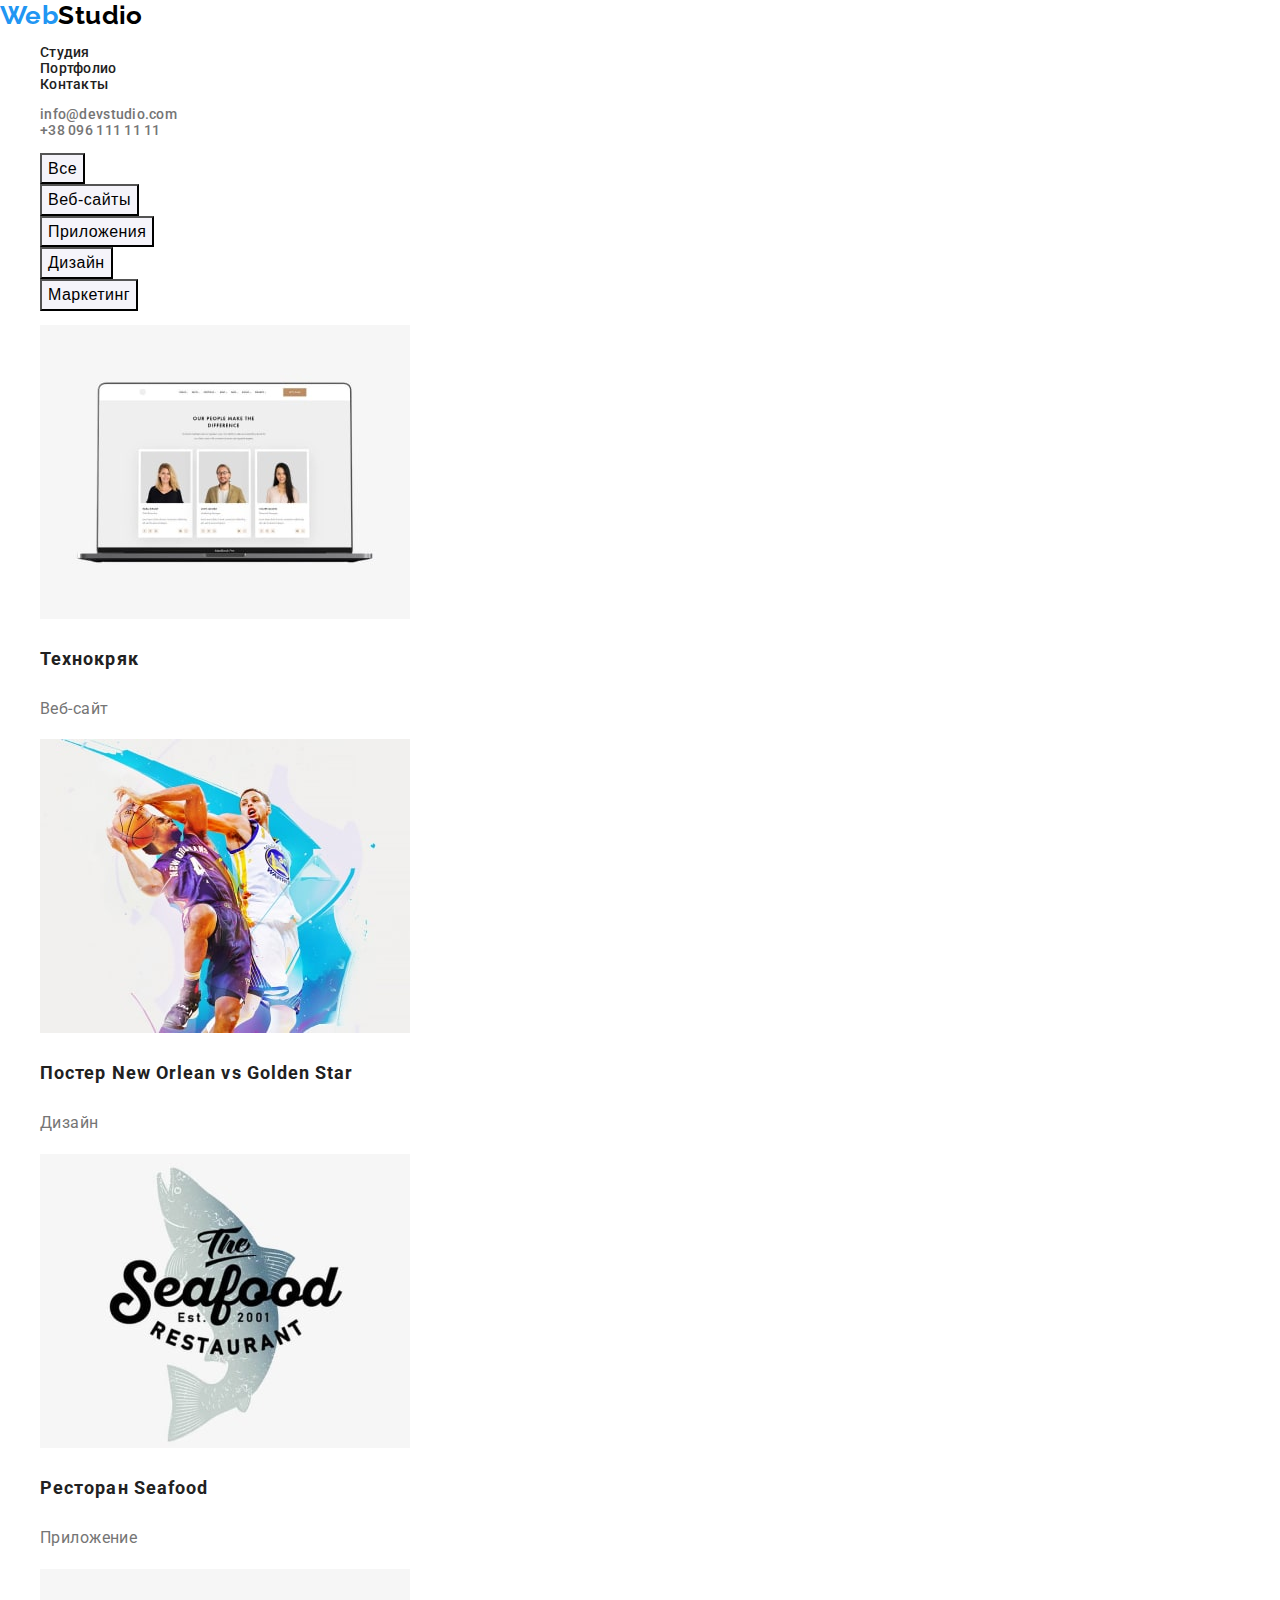
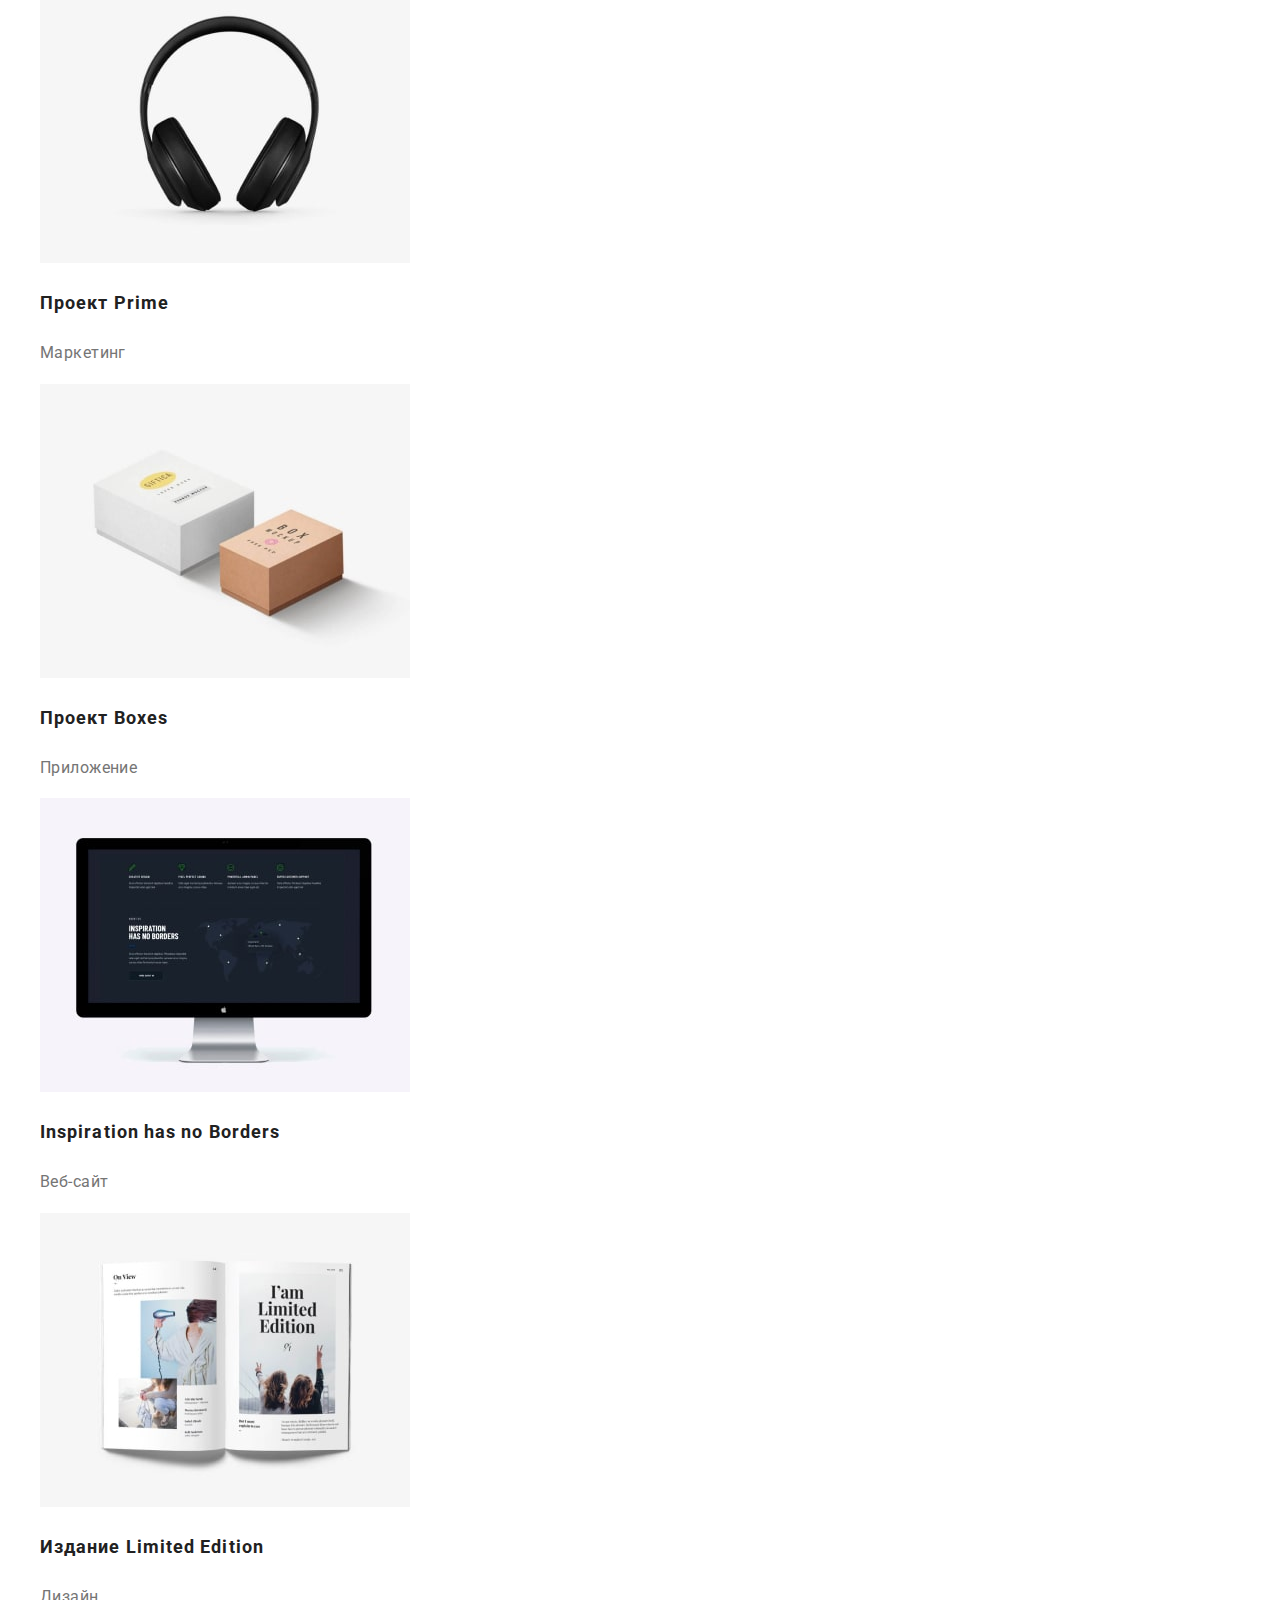
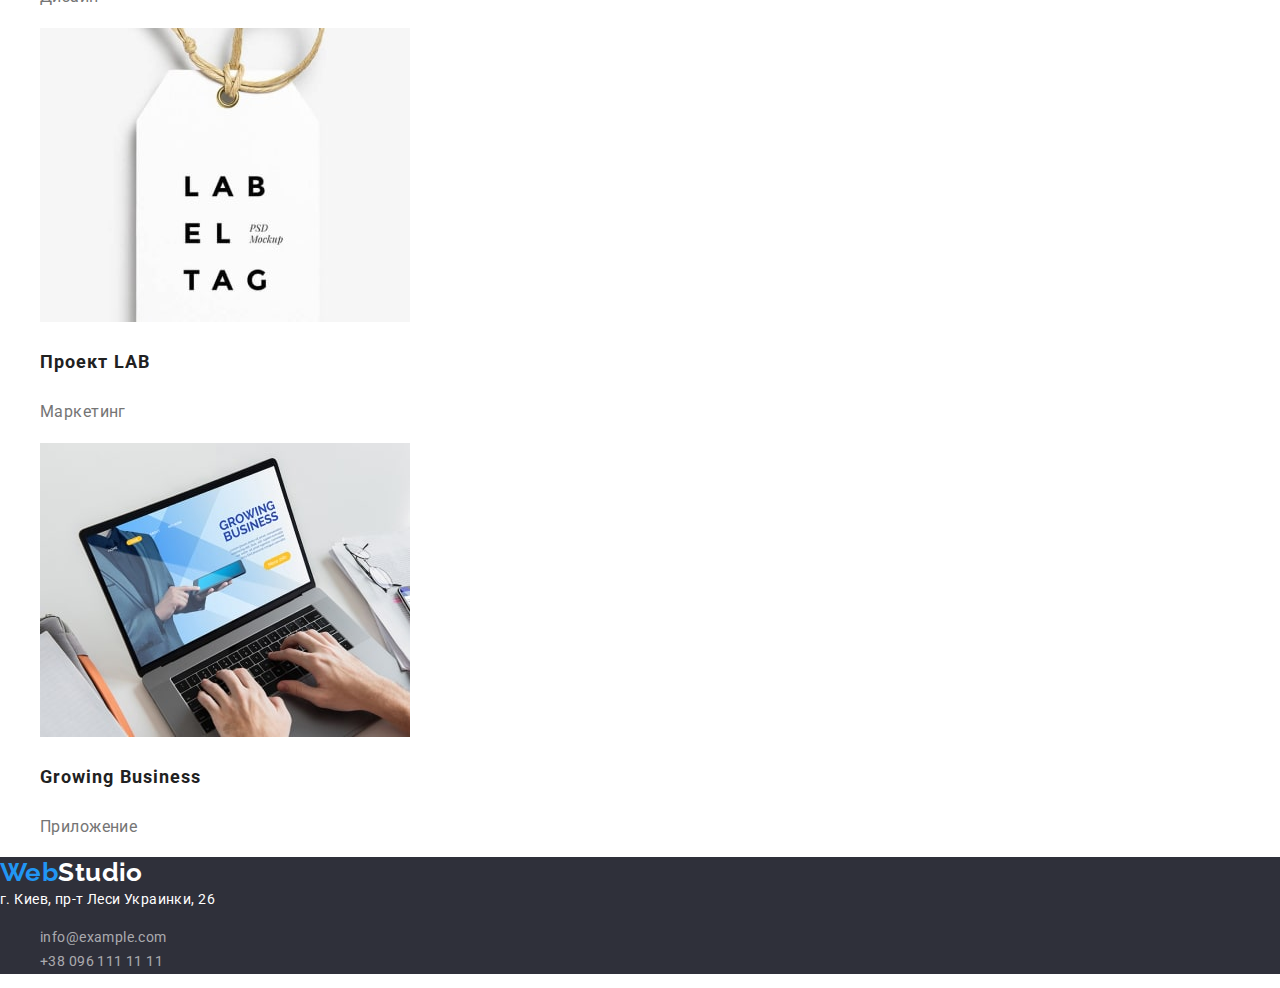
==== portfolio.html @ 800b2af0 "home-work3" ====
<!DOCTYPE html>
<html lang="ru">
  <head>
    <meta charset="UTF-8" />
    <meta http-equiv="X-UA-Compatible" content="IE=edge" />
    <meta name="viewport" content="width=device-width, initial-scale=1.0" />
    <link rel="preconnect" href="https://fonts.googleapis.com" />
    <link rel="preconnect" href="https://fonts.gstatic.com" crossorigin />
    <link
      href="https://fonts.googleapis.com/css2?family=Raleway:wght@700&family=Roboto:wght@400;500;700;900&display=swap"
      rel="stylesheet"
    />
    <title>Portfolio</title>
    <link rel="stylesheet" href="./css/styles.css" />
  </head>
  <body>
    <header class="header">
      <nav class="header-nav">
        <a class="logo" href="./index.html"
          ><span class="logo-dec">Web</span>Studio</a
        >
        <ul class="site-nav">
          <li class="nav-studio">
            <a href="./index.html" class="link">Студия</a>
          </li>
          <li class="nav-porfolio">
            <a href="./portfolio.html" class="link">Портфолио</a>
          </li>
          <li class="nav-contact"><a href="" class="link">Контакты</a></li>
        </ul>
      </nav>
      <ul class="header-contact">
        <li class="header-mail">
          <a href="mailto:info@devstudio.com" class="link"
            >info@devstudio.com</a
          >
        </li>
        <li class="header-tel">
          <a href="tel:+380961111111" class="link">+38 096 111 11 11</a>
        </li>
      </ul>
    </header>
    <main>
      <section class="Filter">
        <h1 hidden>Портфолио</h1>
        <ul>
          <li><button class="filter-button" type="button"> Все</button></li>
          <li>
            <button class="filter-button" type="button"> Веб-сайты</button>
          </li>
          <li>
            <button class="filter-button" type="button">Приложения</button> 
          </li>
          <li><button class="filter-button" type="button">Дизайн</button> </li>
          <li>
            <button class="filter-button" type="button">Маркетинг</button> 
          </li>
        </ul>
      </section>
      <section class="project">
        <h2 hidden>Примеры работ</h2>
        <ul>
          <li>
            <a href="">
              <img
                src="./img/project-img1.jpg"
                alt="Технокряк"
                width="370"
                height="294"
              />
              <h3 class="project-title">Технокряк</h3>
              <p class="project-category">Веб-сайт</p>
            </a>
          </li>

          <li>
            <a href="">
              <img
                src="./img/project-img2.jpg"
                alt="Постер"
                width="370"
                height="294"
              />
              <h3 class="project-title">Постер New Orlean vs Golden Star</h3>
              <p class="project-category">Дизайн</p>
            </a>
          </li>
          <li>
            <a href="">
              <img
                src="./img/project-img3.jpg"
                alt="Ресторан"
                width="370"
                height="294"
              />
              <h3 class="project-title">Ресторан Seafood</h3>
              <p class="project-category">Приложение</p>
            </a>
          </li>
          <li>
            <a href="">
              <img
                src="./img/project-img4.jpg"
                alt="Наушники"
                width="370"
                height="294"
              />
              <h3 class="project-title">Проект Prime</h3>
              <p class="project-category">Маркетинг</p>
            </a>
          </li>
          <li>
            <a href="">
              <img
                src="./img/project-img5.jpg"
                alt="Коробки"
                width="370"
                height="294"
              />
              <h3 class="project-title">Проект Boxes</h3>
              <p class="project-category">Приложение</p>
            </a>
          </li>
          <li>
            <a href="">
              <img
                src="./img/project-img6.jpg"
                alt="Сайт"
                width="370"
                height="294"
              />
              <h3 class="project-title">Inspiration has no Borders</h3>
              <p class="project-category">Веб-сайт</p>
            </a>
          </li>
          <li>
            <a href="">
              <img
                src="./img/project-img7.jpg"
                alt="Издание"
                width="370"
                height="294"
              />
              <h3 class="project-title">Издание Limited Edition</h3>
              <p class="project-category">Дизайн</p>
            </a>
          </li>
          <li>
            <a href="">
              <img
                src="./img/project-img8.jpg"
                alt="Маркетинг"
                width="370"
                height="294"
              />
              <h3 class="project-title">Проект LAB</h3>
              <p class="project-category">Маркетинг</p>
            </a>
          </li>
          <li>
            <a href="">
              <img
                src="./img/project-img9.jpg"
                alt="Приложение"
                width="370"
                height="294"
              />
              <h3 class="project-title">Growing Business</h3>
              <p class="project-category">Приложение</p>
            </a>
          </li>
        </ul>
      </section>
    </main>
    <footer class="footer">
      <a class="logo-footer" href="./index.html"
        ><span class="logo-footer-dec">Web</span>Studio</a
      >
      <address class="footer-address">г. Киев, пр-т Леси Украинки, 26</address>
      <ul class="footer-contact">
        <li>
          <a href="mailto:info@example.com" class="footer-mail link"
            >info@example.com
          </a>
        </li>
        <li>
          <a href="tel:+380961111111" class="footer-tel link"
            >+38 096 111 11 11</a
          >
        </li>
      </ul>
    </footer>
</html>
---- css/styles.css ----
:root {
  --prmary-text-color: #757575;
  --title-text-color: #212121;
  --accent-color: #2196f3;
  --button-hover: #188ce8;
  --footer-text-color: rgba(255, 255, 255, 0.6);
  --text-whte: #ffffff;
  --logo-color-black: #000000;

  --primary-background-color: #ffffff;
  --secondary-background: #f5f4fa;
  --footer-background: #2f303a;
}

ul {
  list-style-type: none;
}

body {
  margin: 0;

  font-family: "Roboto", "sans-serif";
  font-weight: 400;
  font-size: 14px;
  line-height: 1.14;

  letter-spacing: 0.03em;

  color: var(--prmary-text-color);
}

/* header */

/* logo */
.logo {
  text-decoration: none;

  font-family: "Raleway", "sans-serif";
  font-weight: 700;
  font-size: 26px;
  line-height: 1.19;

  color: var(--logo-color-black);
}
.logo-dec {
  color: var(--accent-color);
}

/* header navgation*/

.header a {
  text-decoration: none;
}

.site-nav a {
  font-weight: 500;

  letter-spacing: 0.02em;

  color: var(--title-text-color);
}

.header-contact a {
  font-weight: 500;

  letter-spacing: 0.02em;

  color: var(--prmary-text-color);
}

.link:hover,
.link:focus {
  color: var(--accent-color);
}
/* Hero */
.hero {
  background-color: var(--footer-background);
}

.hero-title {
  font-weight: 900;
  font-size: 44px;
  line-height: 1.36;

  text-align: center;
  letter-spacing: 0.06em;
  text-transform: uppercase;
  white-space: pre;

  color: var(--text-whte);
}

.hero-button {
  font-weight: 700;
  font-size: 16px;
  line-height: 1.8;

  letter-spacing: 0.06em;
  color: var(--text-whte);
  background-color: var(--accent-color);

  cursor: pointer;
}
.hero-button:hover,
.hero-button:focus {
  background-color: var(--button-hover);
}
/* Осоености */

.feature-title {
  font-weight: 700;

  letter-spacing: 0.03em;
  text-transform: uppercase;

  color: var(--title-text-color);
}

.feature-text {
  line-height: 1.7;
  letter-spacing: 0.03em;
  color: var(--prmary-text-color);
}

/* Чем мы занимаемся */

.section-title {
  font-weight: 700;
  font-size: 36px;
  line-height: 1.16;
  text-align: center;
  letter-spacing: 0.03em;

  color: var(--title-text-color);
}

/* Наша команда */

.name {
  font-weight: 500;
  font-size: 16px;
  line-height: 1.18;

  color: var(--title-text-color);
}

/* portfolo*/

/* flter portfolo*/

.filter-button {
  font-weight: 500;
  font-size: 16px;
  line-height: 1.6;

  text-align: center;
  letter-spacing: 0.03em;

  background-color: var(--secondary-background);

  cursor: pointer;
}

.filter-button:hover,
.filter-button:focus {
  color: var(--text-whte);
  background-color: var(--accent-color);
}

/* Примеры работ */

.project a {
  text-decoration: none;
}

.project-title {
  font-weight: 700;
  font-size: 18px;
  line-height: 2;

  letter-spacing: 0.06em;

  color: var(--title-text-color);
}

.project-category {
  font-size: 16px;
  line-height: 1.8;

  color: var(--prmary-text-color);
}

/* footer */

.footer {
  background-color: var(--footer-background);
}
.logo-footer {
  text-decoration: none;

  font-family: "Raleway";
  font-weight: 700;
  font-size: 26px;
  line-height: 1.19;

  color: var(--text-whte);
}
.logo-footer-dec {
  color: var(--accent-color);
}
.footer-address {
  font-style: normal;
  line-height: 1.7;

  color: var(--text-whte);
}

.footer-contact a {
  text-decoration: none;

  line-height: 1.7;

  color: var(--footer-text-color);
}
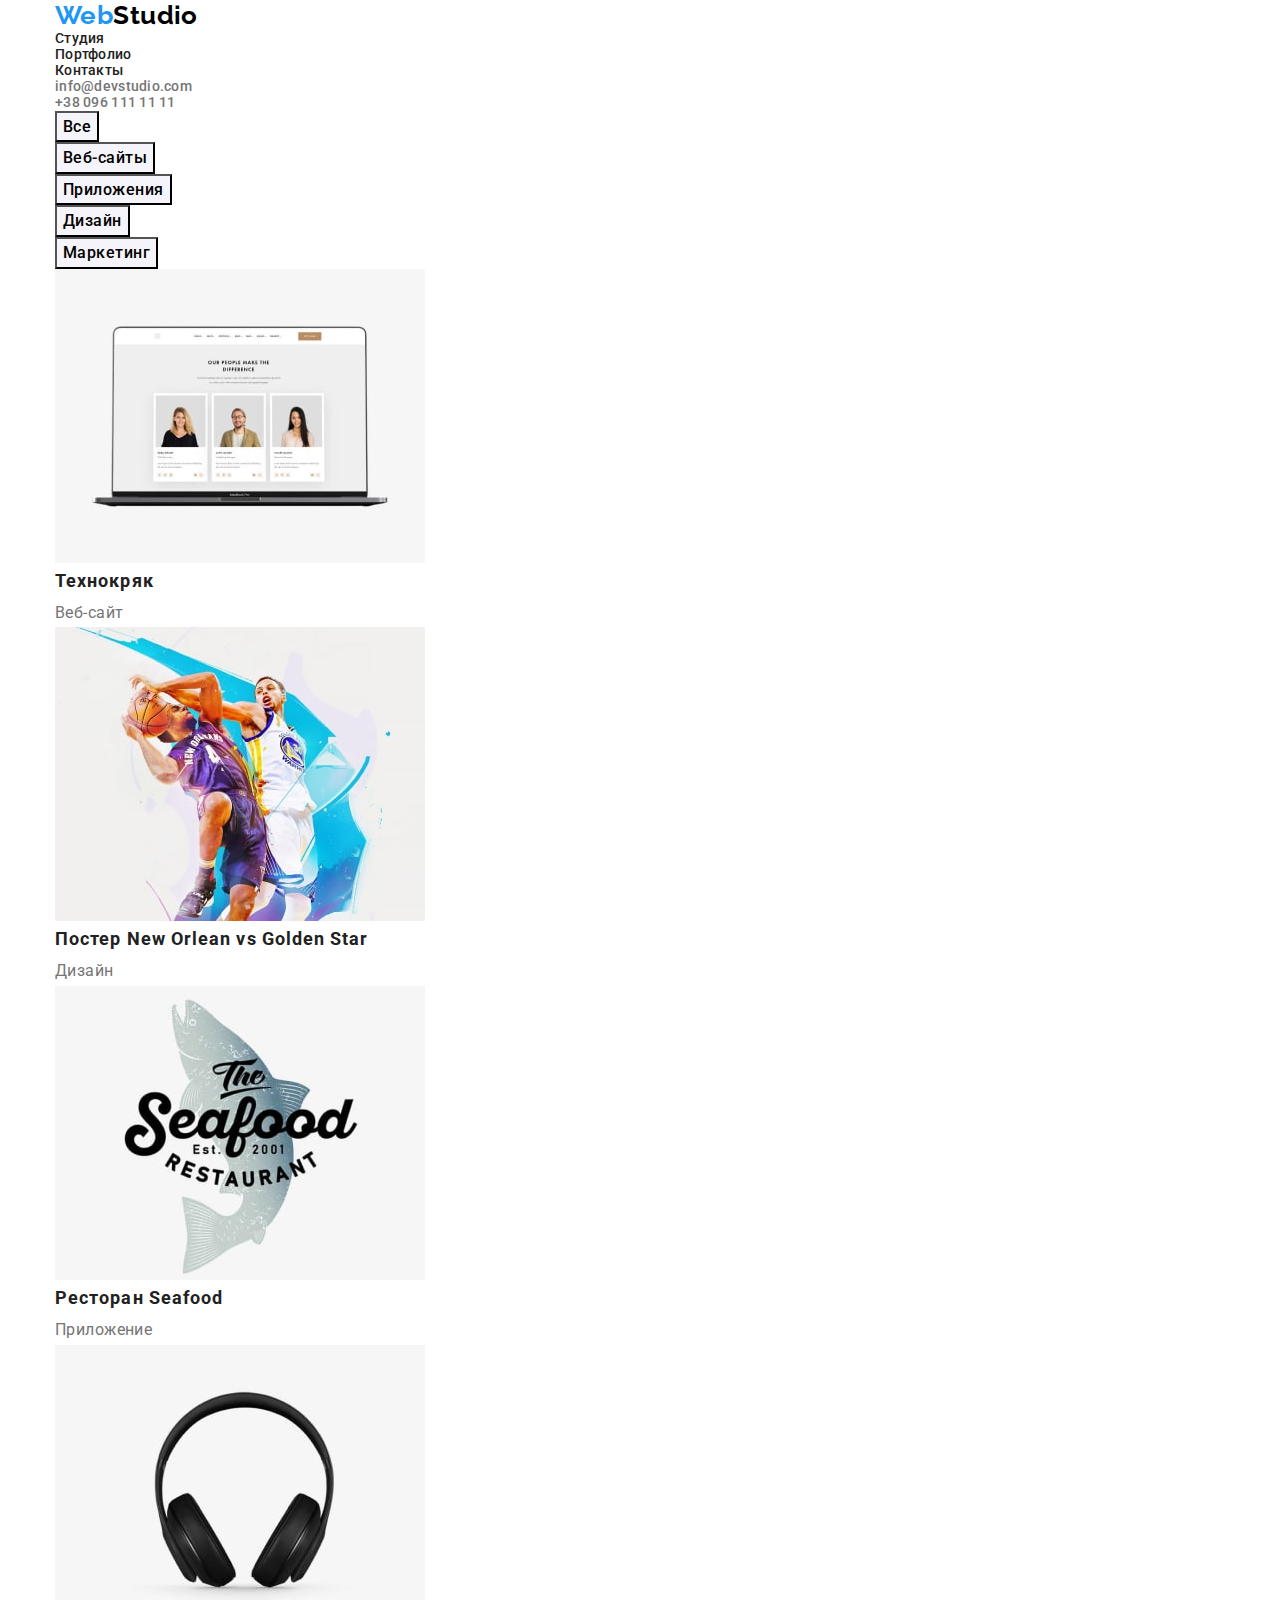
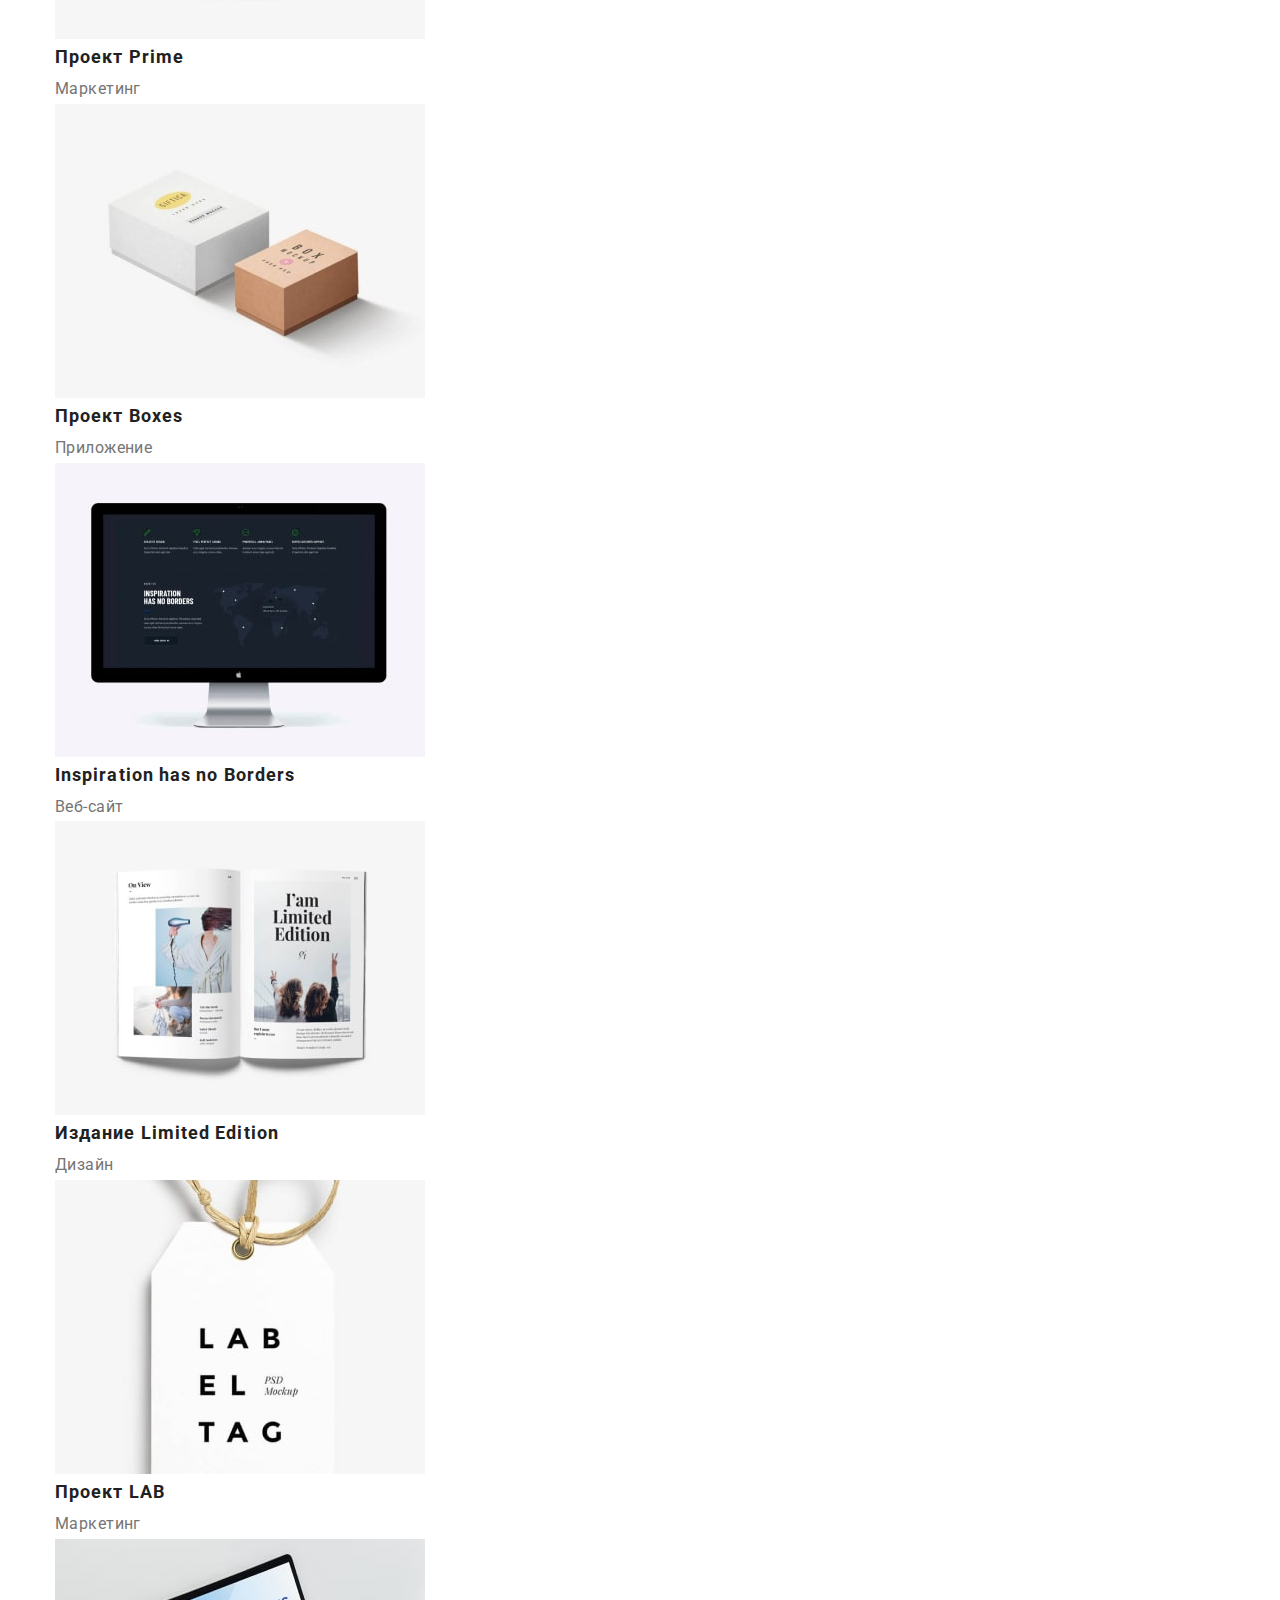
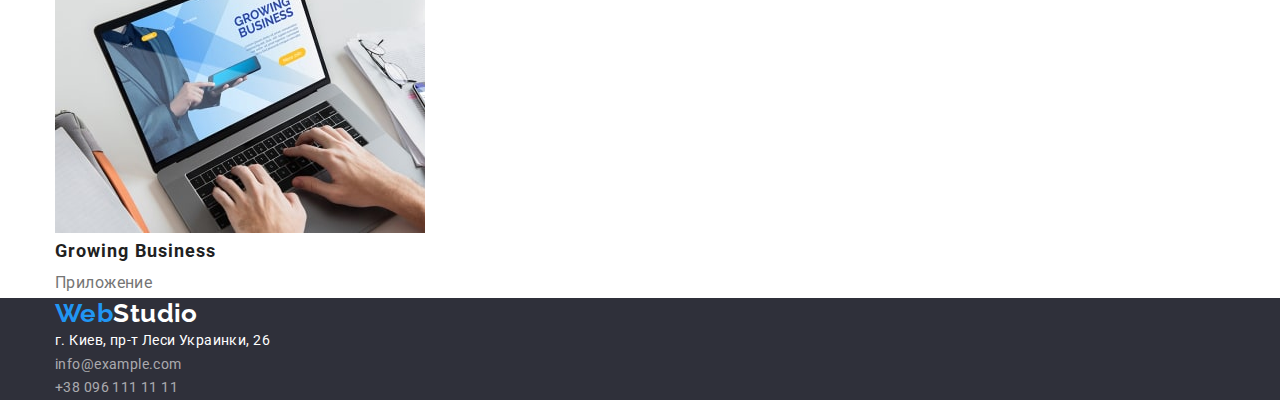
==== commit 4edfd76a: "home-work3-0.1" ====
--- a/portfolio.html
+++ b/portfolio.html
@@ -6,44 +6,50 @@
     <meta name="viewport" content="width=device-width, initial-scale=1.0" />
     <link rel="preconnect" href="https://fonts.googleapis.com" />
     <link rel="preconnect" href="https://fonts.gstatic.com" crossorigin />
+    <title>Portfolio</title>
     <link
       href="https://fonts.googleapis.com/css2?family=Raleway:wght@700&family=Roboto:wght@400;500;700;900&display=swap"
       rel="stylesheet"
     />
-    <title>Portfolio</title>
+    <link rel="stylesheet" href="https://cdnjs.cloudflare.com/ajax/libs/modern-normalize/1.1.0/modern-normalize.min.css" />
     <link rel="stylesheet" href="./css/styles.css" />
   </head>
   <body>
     <header class="header">
-      <nav class="header-nav">
-        <a class="logo" href="./index.html"
-          ><span class="logo-dec">Web</span>Studio</a
-        >
-        <ul class="site-nav">
-          <li class="nav-studio">
-            <a href="./index.html" class="link">Студия</a>
-          </li>
-          <li class="nav-porfolio">
-            <a href="./portfolio.html" class="link">Портфолио</a>
-          </li>
-          <li class="nav-contact"><a href="" class="link">Контакты</a></li>
-        </ul>
-      </nav>
-      <ul class="header-contact">
-        <li class="header-mail">
-          <a href="mailto:info@devstudio.com" class="link"
-            >info@devstudio.com</a
+       <div class="container">
+        <nav class="header-nav">
+          <a class="logo" href="./index.html"
+            ><span class="logo-dec">Web</span>Studio</a
           >
-        </li>
-        <li class="header-tel">
-          <a href="tel:+380961111111" class="link">+38 096 111 11 11</a>
-        </li>
-      </ul>
+          <ul class="site-nav list">
+            <li class="nav-studio">
+              <a href="./index.html" class="link">Студия</a>
+            </li>
+            <li class="nav-porfolio">
+              <a href="./portfolio.html" class="link">Портфолио</a>
+            </li>
+            <li class="nav-contact"><a href="" class="link">Контакты</a></li>
+          </ul>
+        </nav>
+      </div>
+      <div class="container">
+        <ul class="header-contact-items list">
+          <li class="contact-iteam">
+            <a href="mailto:info@devstudio.com" class="link"
+              >info@devstudio.com</a
+            >
+          </li>
+          <li class="contact-iteam">
+            <a href="tel:+380961111111" class="link">+38 096 111 11 11</a>
+          </li>
+        </ul>
+      </div>
     </header>
     <main>
       <section class="Filter">
+        <div class="container">
         <h1 hidden>Портфолио</h1>
-        <ul>
+        <ul class="list">
           <li><button class="filter-button" type="button"> Все</button></li>
           <li>
             <button class="filter-button" type="button"> Веб-сайты</button>
@@ -56,10 +62,12 @@
             <button class="filter-button" type="button">Маркетинг</button> 
           </li>
         </ul>
+        </div>
       </section>
       <section class="project">
+        <div class="container">
         <h2 hidden>Примеры работ</h2>
-        <ul>
+        <ul class="list">
           <li>
             <a href="">
               <img
@@ -72,7 +80,6 @@
               <p class="project-category">Веб-сайт</p>
             </a>
           </li>
-
           <li>
             <a href="">
               <img
@@ -170,24 +177,29 @@
             </a>
           </li>
         </ul>
+        </div>
       </section>
     </main>
     <footer class="footer">
-      <a class="logo-footer" href="./index.html"
-        ><span class="logo-footer-dec">Web</span>Studio</a
-      >
-      <address class="footer-address">г. Киев, пр-т Леси Украинки, 26</address>
-      <ul class="footer-contact">
-        <li>
-          <a href="mailto:info@example.com" class="footer-mail link"
-            >info@example.com
-          </a>
-        </li>
-        <li>
-          <a href="tel:+380961111111" class="footer-tel link"
-            >+38 096 111 11 11</a
-          >
-        </li>
-      </ul>
+      <div class="container">
+        <a class="logo-footer" href="./index.html"
+          ><span class="logo-footer-dec">Web</span>Studio</a
+        >
+        <address class="footer-address">
+          г. Киев, пр-т Леси Украинки, 26
+        </address>
+        <ul class="footer-contact-items list">
+          <li>
+            <a href="mailto:info@example.com" class="contact-item link"
+              >info@example.com
+            </a>
+          </li>
+          <li>
+            <a href="tel:+380961111111" class="contact-item link"
+              >+38 096 111 11 11</a
+            >
+          </li>
+        </ul>
+      </div>
     </footer>
 </html>
--- a/css/styles.css
+++ b/css/styles.css
@@ -11,9 +11,44 @@
   --secondary-background: #f5f4fa;
   --footer-background: #2f303a;
 }
-
-ul {
+/*---- reset ---- */
+h1,
+h2,
+h3,
+h4,
+h5,
+h6,
+p {
+  margin: 0;
+}
+
+ul,
+ol {
+  margin: 0;
+  padding-left: 0;
+}
+
+img {
+  display: block;
+}
+
+.list {
   list-style-type: none;
+}
+
+*::before,
+*::after {
+  box-sizing: border-box;
+}
+
+/* ----------------------------------------------------- */
+
+.container {
+  width: 1200px;
+  padding-left: 15px;
+  padding-right: 15px;
+  margin: 0 auto;
+  /* border: tomato solid; */
 }
 
 body {
@@ -27,6 +62,7 @@
   letter-spacing: 0.03em;
 
   color: var(--prmary-text-color);
+  background-color: var(--primary-background-color);
 }
 
 /* header */
@@ -41,6 +77,8 @@
   line-height: 1.19;
 
   color: var(--logo-color-black);
+
+  /* border: tomato solid; */
 }
 .logo-dec {
   color: var(--accent-color);
@@ -60,7 +98,7 @@
   color: var(--title-text-color);
 }
 
-.header-contact a {
+.header-contact-items a {
   font-weight: 500;
 
   letter-spacing: 0.02em;
@@ -78,6 +116,9 @@
 }
 
 .hero-title {
+  margin: 0 auto;
+  max-width: 696px;
+
   font-weight: 900;
   font-size: 44px;
   line-height: 1.36;
@@ -85,15 +126,19 @@
   text-align: center;
   letter-spacing: 0.06em;
   text-transform: uppercase;
-  white-space: pre;
 
   color: var(--text-whte);
 }
 
 .hero-button {
+  margin: 0 auto;
+
+  display: block;
   font-weight: 700;
   font-size: 16px;
   line-height: 1.8;
+
+  margin-top: 30px;
 
   letter-spacing: 0.06em;
   color: var(--text-whte);
@@ -105,20 +150,35 @@
 .hero-button:focus {
   background-color: var(--button-hover);
 }
+
 /* Осоености */
-
+.feature {
+  margin-top: 94px;
+}
+.feature-items {
+  display: flex;
+}
+.feature-item {
+  width: 270px;
+  margin-left: 30px;
+}
 .feature-title {
   font-weight: 700;
 
   letter-spacing: 0.03em;
   text-transform: uppercase;
+  white-space: normal;
 
   color: var(--title-text-color);
 }
 
 .feature-text {
+  margin-top: 10px;
+
   line-height: 1.7;
   letter-spacing: 0.03em;
+  white-space: normal;
+
   color: var(--prmary-text-color);
 }
 
@@ -215,7 +275,7 @@
   color: var(--text-whte);
 }
 
-.footer-contact a {
+.footer-contact-items a {
   text-decoration: none;
 
   line-height: 1.7;
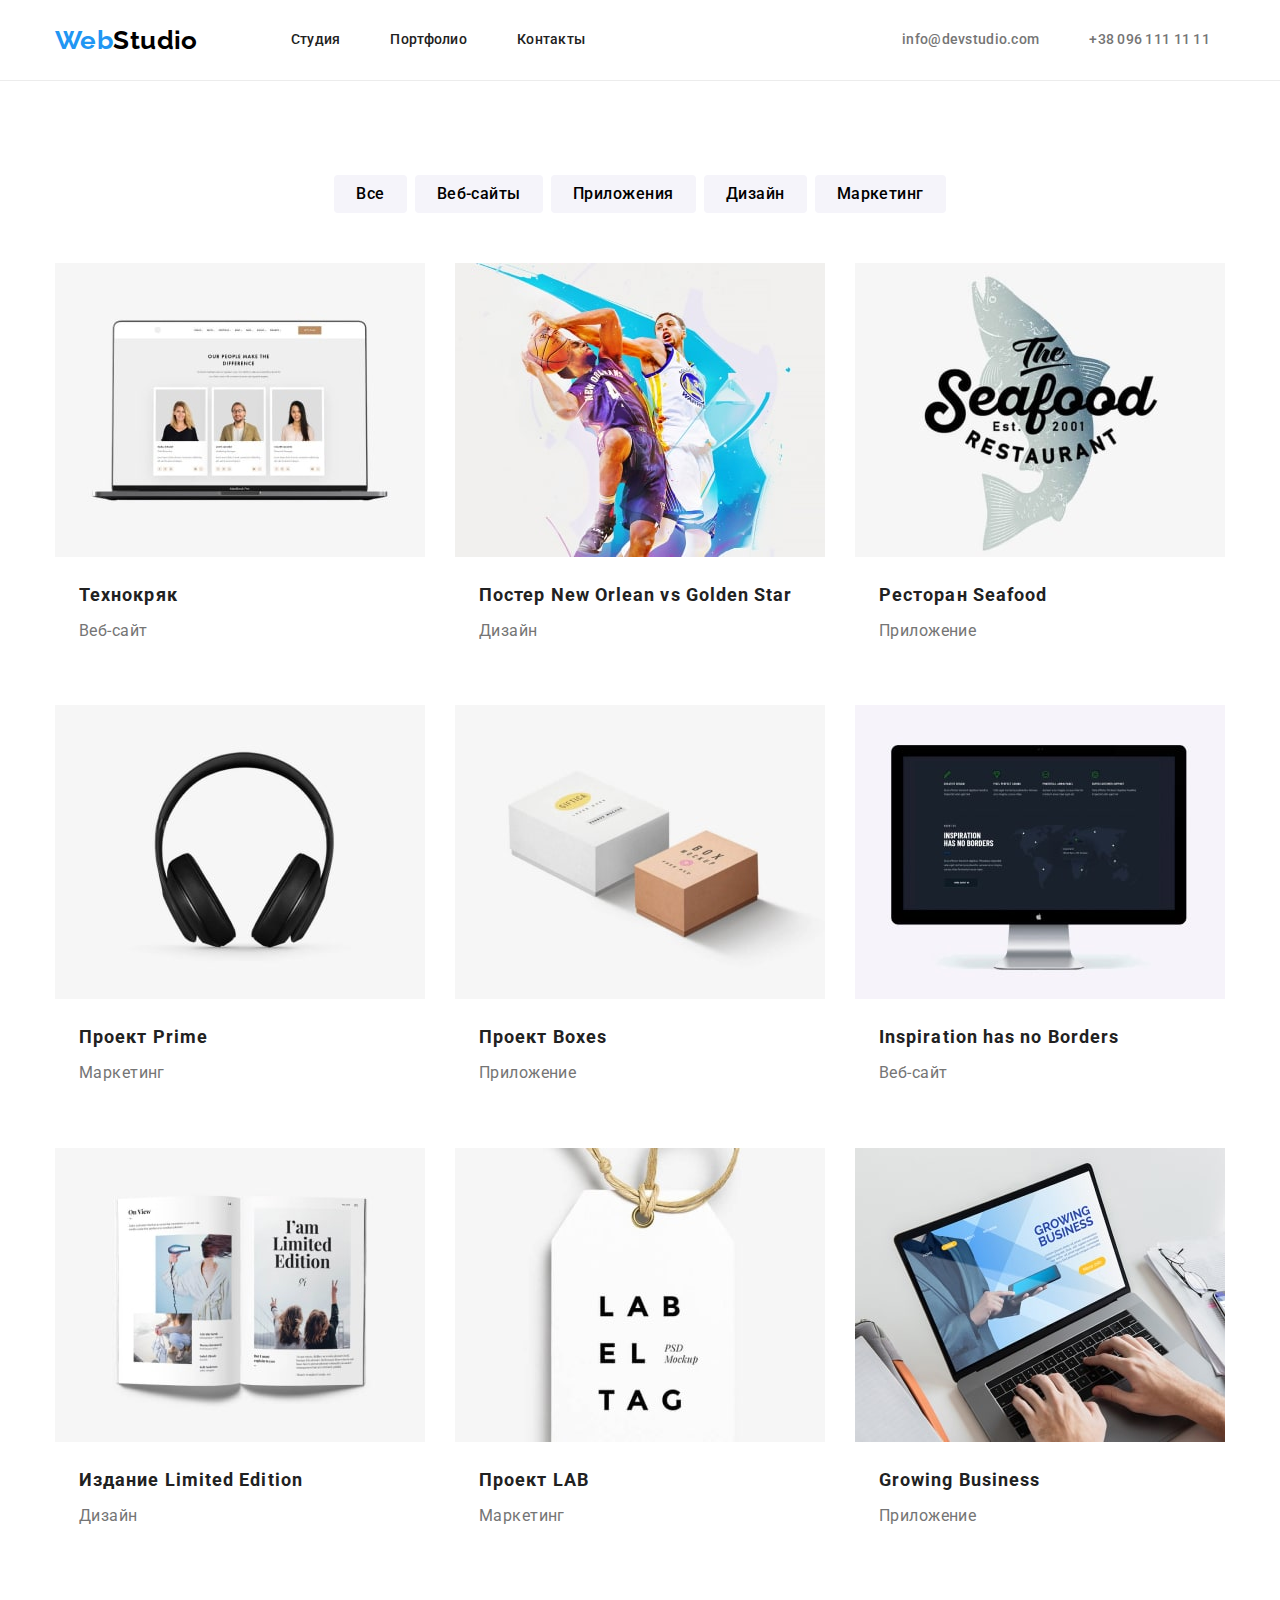
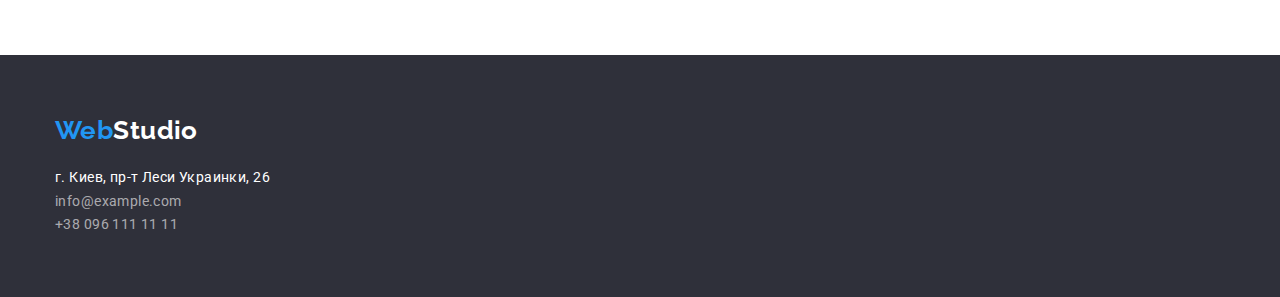
==== commit f97cb9c7: "home-work3-block-flex" ====
--- a/portfolio.html
+++ b/portfolio.html
@@ -11,177 +11,193 @@
       href="https://fonts.googleapis.com/css2?family=Raleway:wght@700&family=Roboto:wght@400;500;700;900&display=swap"
       rel="stylesheet"
     />
-    <link rel="stylesheet" href="https://cdnjs.cloudflare.com/ajax/libs/modern-normalize/1.1.0/modern-normalize.min.css" />
+    <link 
+      rel="stylesheet" 
+      href="https://cdnjs.cloudflare.com/ajax/libs/modern-normalize/1.1.0/modern-normalize.min.css" 
+    />
     <link rel="stylesheet" href="./css/styles.css" />
   </head>
   <body>
     <header class="header">
-       <div class="container">
+      <div class="container main-nav">
         <nav class="header-nav">
           <a class="logo" href="./index.html"
-            ><span class="logo-dec">Web</span>Studio</a
-          >
+            ><span class="logo-dec">Web</span>Studio
+          </a>
           <ul class="site-nav list">
-            <li class="nav-studio">
+            <li class="nav-item">
               <a href="./index.html" class="link">Студия</a>
             </li>
-            <li class="nav-porfolio">
+            <li class="nav-item">
               <a href="./portfolio.html" class="link">Портфолио</a>
             </li>
-            <li class="nav-contact"><a href="" class="link">Контакты</a></li>
+            <li class="nav-item"><a href="" class="link">Контакты</a></li>
           </ul>
         </nav>
-      </div>
-      <div class="container">
-        <ul class="header-contact-items list">
-          <li class="contact-iteam">
-            <a href="mailto:info@devstudio.com" class="link"
-              >info@devstudio.com</a
-            >
-          </li>
-          <li class="contact-iteam">
-            <a href="tel:+380961111111" class="link">+38 096 111 11 11</a>
-          </li>
-        </ul>
+        <div class="container header-contact">
+          <ul class="header-contact-iteams list">
+            <li class="contact-iteam">
+              <a href="mailto:info@devstudio.com" class="link"
+                >info@devstudio.com
+              </a>
+            </li>
+            <li class="contact-iteam">
+              <a href="tel:+380961111111" class="link">+38 096 111 11 11</a>
+            </li>
+          </ul>
+        </div>
       </div>
     </header>
     <main>
-      <section class="Filter">
+      <section class="filter">
         <div class="container">
-        <h1 hidden>Портфолио</h1>
-        <ul class="list">
-          <li><button class="filter-button" type="button"> Все</button></li>
-          <li>
-            <button class="filter-button" type="button"> Веб-сайты</button>
-          </li>
-          <li>
-            <button class="filter-button" type="button">Приложения</button> 
-          </li>
-          <li><button class="filter-button" type="button">Дизайн</button> </li>
-          <li>
-            <button class="filter-button" type="button">Маркетинг</button> 
-          </li>
-        </ul>
+          <h1 hidden>Портфолио</h1>
+          <ul class="filter-buttons list">
+           <li class="filter-iteam">
+             <button class="filter-button" type="button"> Все</button>
+          </li>
+           <li class="filter-iteam">
+             <button class="filter-button" type="button"> Веб-сайты</button>
+           </li>
+           <li class="filter-iteam">
+              <button class="filter-button" type="button">Приложения</button> 
+           </li>
+           <li class="filter-iteam">
+             <button class="filter-button" type="button">Дизайн</button> 
+          </li>
+            <li class="filter-iteam">
+              <button class="filter-button" type="button">Маркетинг</button> 
+           </li>
+          </ul>
         </div>
       </section>
       <section class="project">
-        <div class="container">
+        <div class="container ">
         <h2 hidden>Примеры работ</h2>
-        <ul class="list">
-          <li>
-            <a href="">
+        <ul class="project-list list">
+          <li class="project-iteam">
+            <a href="" class="link">
               <img
                 src="./img/project-img1.jpg"
                 alt="Технокряк"
                 width="370"
                 height="294"
-              />
+              /><div class="text-content-iteam">
               <h3 class="project-title">Технокряк</h3>
               <p class="project-category">Веб-сайт</p>
-            </a>
-          </li>
-          <li>
-            <a href="">
+              </div>
+            </a>
+          </li>
+          <li class="project-iteam">
+            <a href="" class="link">
               <img
                 src="./img/project-img2.jpg"
                 alt="Постер"
                 width="370"
                 height="294"
-              />
+              /><div class="text-content-iteam">
               <h3 class="project-title">Постер New Orlean vs Golden Star</h3>
               <p class="project-category">Дизайн</p>
-            </a>
-          </li>
-          <li>
-            <a href="">
+              </div>
+            </a>
+          </li>
+          <li class="project-iteam">
+            <a href=""class="link">
               <img
                 src="./img/project-img3.jpg"
                 alt="Ресторан"
                 width="370"
                 height="294"
-              />
+              /><div class="text-content-iteam">
               <h3 class="project-title">Ресторан Seafood</h3>
-              <p class="project-category">Приложение</p>
-            </a>
-          </li>
-          <li>
-            <a href="">
+              <p class="project-category ">Приложение</p>
+              </div>
+            </a>
+          </li>
+          <li class="project-iteam">
+            <a href=""class="link">
               <img
                 src="./img/project-img4.jpg"
                 alt="Наушники"
                 width="370"
                 height="294"
-              />
+              /><div class="text-content-iteam">
               <h3 class="project-title">Проект Prime</h3>
               <p class="project-category">Маркетинг</p>
-            </a>
-          </li>
-          <li>
-            <a href="">
+              </div>
+            </a>
+          </li>
+          <li class="project-iteam">
+            <a href=""class="link">
               <img
                 src="./img/project-img5.jpg"
                 alt="Коробки"
                 width="370"
                 height="294"
-              />
+              /><div class="text-content-iteam">
               <h3 class="project-title">Проект Boxes</h3>
               <p class="project-category">Приложение</p>
-            </a>
-          </li>
-          <li>
-            <a href="">
+              </div>
+            </a>
+          </li>
+          <li class="project-iteam">
+            <a href=""class="link">
               <img
                 src="./img/project-img6.jpg"
                 alt="Сайт"
                 width="370"
                 height="294"
-              />
+              /><div class="text-content-iteam">
               <h3 class="project-title">Inspiration has no Borders</h3>
               <p class="project-category">Веб-сайт</p>
-            </a>
-          </li>
-          <li>
-            <a href="">
+              </div>
+            </a>
+          </li>
+          <li class="project-iteam">
+            <a href=""class="link">
               <img
                 src="./img/project-img7.jpg"
                 alt="Издание"
                 width="370"
                 height="294"
-              />
+              /><div class="text-content-iteam">
               <h3 class="project-title">Издание Limited Edition</h3>
               <p class="project-category">Дизайн</p>
-            </a>
-          </li>
-          <li>
-            <a href="">
+              </div>
+            </a>
+          </li>
+          <li class="project-iteam">
+            <a href=""class="link">
               <img
                 src="./img/project-img8.jpg"
                 alt="Маркетинг"
                 width="370"
                 height="294"
-              />
+              /><div class="text-content-iteam">
               <h3 class="project-title">Проект LAB</h3>
               <p class="project-category">Маркетинг</p>
-            </a>
-          </li>
-          <li>
-            <a href="">
+              </div>
+            </a>
+          </li>
+          <li class="project-iteam">
+            <a href=""class="link">
               <img
                 src="./img/project-img9.jpg"
                 alt="Приложение"
                 width="370"
                 height="294"
-              />
+              /><div class="text-content-iteam">
               <h3 class="project-title">Growing Business</h3>
               <p class="project-category">Приложение</p>
+              </div>
             </a>
           </li>
         </ul>
         </div>
       </section>
     </main>
-    <footer class="footer">
-      <div class="container">
+   <footer class="footer">
+      <div class="container footer-main">
         <a class="logo-footer" href="./index.html"
           ><span class="logo-footer-dec">Web</span>Studio</a
         >
@@ -201,5 +217,4 @@
           </li>
         </ul>
       </div>
-    </footer>
 </html>
--- a/css/styles.css
+++ b/css/styles.css
@@ -6,12 +6,14 @@
   --footer-text-color: rgba(255, 255, 255, 0.6);
   --text-whte: #ffffff;
   --logo-color-black: #000000;
+  --header-border: rgba(236, 236, 236, 1);
 
   --primary-background-color: #ffffff;
   --secondary-background: #f5f4fa;
   --footer-background: #2f303a;
 }
 /*---- reset ---- */
+
 h1,
 h2,
 h3,
@@ -28,9 +30,9 @@
   padding-left: 0;
 }
 
-img {
-  display: block;
-}
+/* img {
+  display: block;
+} */
 
 .list {
   list-style-type: none;
@@ -48,7 +50,6 @@
   padding-left: 15px;
   padding-right: 15px;
   margin: 0 auto;
-  /* border: tomato solid; */
 }
 
 body {
@@ -67,52 +68,89 @@
 
 /* header */
 
-/* logo */
 .logo {
   text-decoration: none;
-
   font-family: "Raleway", "sans-serif";
   font-weight: 700;
   font-size: 26px;
   line-height: 1.19;
-
   color: var(--logo-color-black);
-
-  /* border: tomato solid; */
-}
+}
+
 .logo-dec {
   color: var(--accent-color);
 }
-
-/* header navgation*/
-
-.header a {
-  text-decoration: none;
-}
-
-.site-nav a {
+/* ---------------header-nav--------------- */
+
+.header {
+  /* background-color: #757575; */
+  border-style: none none solid none;
+  border-width: 1px;
+  border-color: var(--header-border);
+}
+.header-nav {
+  display: flex;
+  align-items: center;
+}
+
+.site-nav .nav-item:not(:first-child) {
+  margin-left: 50px;
+}
+
+.site-nav .link {
+  display: block;
+
+  padding-top: 32px;
+  padding-bottom: 32px;
+
+  text-decoration: none;
   font-weight: 500;
-
   letter-spacing: 0.02em;
-
   color: var(--title-text-color);
 }
 
-.header-contact-items a {
+.site-nav {
+  display: flex;
+  margin-left: 93px;
+}
+/* --------------------contact--------------------- */
+.header-contact-iteams .contact-iteam:not(:first-child) {
+  margin-left: 50px;
+}
+
+.header-contact-iteams .link {
+  display: block;
+  padding-top: 32px;
+  padding-bottom: 32px;
+
+  text-decoration: none;
   font-weight: 500;
-
   letter-spacing: 0.02em;
 
   color: var(--prmary-text-color);
 }
 
-.link:hover,
-.link:focus {
-  color: var(--accent-color);
-}
-/* Hero */
+.header-contact {
+  display: flex;
+}
+.header-contact-iteams {
+  display: flex;
+  margin-left: auto;
+}
+/* -------------------main-nav--------------------- */
+.main-nav {
+  display: flex;
+  align-items: center;
+}
+
+/* ---------------Hero------------------ */
 .hero {
   background-color: var(--footer-background);
+}
+
+.hero-iteams {
+  padding-top: 200px;
+  padding-bottom: 200px;
 }
 
 .hero-title {
@@ -131,9 +169,14 @@
 }
 
 .hero-button {
+  display: block;
   margin: 0 auto;
-
-  display: block;
+  padding: 10px 32px;
+  border: 0;
+  border-radius: 4px;
+
+  border-block: var(--accent-color);
+
   font-weight: 700;
   font-size: 16px;
   line-height: 1.8;
@@ -150,21 +193,19 @@
 .hero-button:focus {
   background-color: var(--button-hover);
 }
-
-/* Осоености */
-.feature {
-  margin-top: 94px;
-}
-.feature-items {
-  display: flex;
-}
-.feature-item {
+/* ----------feature----------- */
+
+.feature-iteams {
+  display: flex;
+  padding-top: 94px;
+}
+
+.feature-iteam {
   width: 270px;
   margin-left: 30px;
 }
 .feature-title {
   font-weight: 700;
-
   letter-spacing: 0.03em;
   text-transform: uppercase;
   white-space: normal;
@@ -184,6 +225,17 @@
 
 /* Чем мы занимаемся */
 
+.section {
+  padding-top: 94px;
+  padding-bottom: 94px;
+}
+
+.section-iteams {
+  display: flex;
+}
+.section-iteam:not(:first-child) {
+  margin-left: 30px;
+}
 .section-title {
   font-weight: 700;
   font-size: 36px;
@@ -194,8 +246,24 @@
   color: var(--title-text-color);
 }
 
+.section-iteams {
+  margin-top: 50px;
+  text-align: center;
+}
 /* Наша команда */
-
+.section-iteam img {
+  display: block;
+}
+.saction-team {
+  background-color: var(--secondary-background);
+}
+
+.text-content {
+  padding-top: 30px;
+  padding-bottom: 30px;
+  border-radius: 0px 0px 4px 4px;
+  background-color: var(--primary-background-color);
+}
 .name {
   font-weight: 500;
   font-size: 16px;
@@ -203,22 +271,35 @@
 
   color: var(--title-text-color);
 }
-
-/* portfolo*/
+.speciality {
+  margin-top: 10px;
+}
+/* ---------------------------portfolo*-----------------------/
 
 /* flter portfolo*/
 
+.filter-buttons {
+  display: flex;
+  justify-content: center;
+  padding-top: 94px;
+}
+
 .filter-button {
+  padding: 6px 22px;
+  border: 0;
+  border-radius: 4px;
+
   font-weight: 500;
   font-size: 16px;
   line-height: 1.6;
-
   text-align: center;
   letter-spacing: 0.03em;
-
   background-color: var(--secondary-background);
 
   cursor: pointer;
+}
+.filter-iteam:not(:first-child) {
+  margin-left: 8px;
 }
 
 .filter-button:hover,
@@ -228,8 +309,23 @@
 }
 
 /* Примеры работ */
-
-.project a {
+.link img {
+  display: block;
+}
+
+.project {
+  padding-top: 50px;
+  padding-bottom: 94px;
+
+  /* background-color: tomato; */
+}
+
+.project-list {
+  display: flex;
+  flex-wrap: wrap;
+}
+
+.project .link {
   text-decoration: none;
 }
 
@@ -243,14 +339,39 @@
   color: var(--title-text-color);
 }
 
+.project-iteam {
+  margin-right: 30px;
+  padding-bottom: 30px;
+}
+
+.project-iteam:nth-child(3n) {
+  margin-right: 0px;
+}
+
+.project-iteam:nth-last-child(-n + 3) {
+  padding-bottom: 0px;
+}
+
 .project-category {
+  margin-top: 4px;
   font-size: 16px;
   line-height: 1.8;
 
   color: var(--prmary-text-color);
 }
 
+.text-content-iteam {
+  padding-top: 20px;
+  padding-bottom: 30px;
+  padding-left: 24px;
+  background-color: var(--primary-background-color);
+}
+
 /* footer */
+.footer-main {
+  padding-top: 60px;
+  padding-bottom: 60px;
+}
 
 .footer {
   background-color: var(--footer-background);
@@ -267,6 +388,9 @@
 }
 .logo-footer-dec {
   color: var(--accent-color);
+}
+.footer-address {
+  margin-top: 20px;
 }
 .footer-address {
   font-style: normal;
@@ -275,10 +399,15 @@
   color: var(--text-whte);
 }
 
-.footer-contact-items a {
+.footer-contact-items .link {
   text-decoration: none;
 
   line-height: 1.7;
 
   color: var(--footer-text-color);
 }
+
+.link:hover,
+.link:focus {
+  color: var(--accent-color);
+}
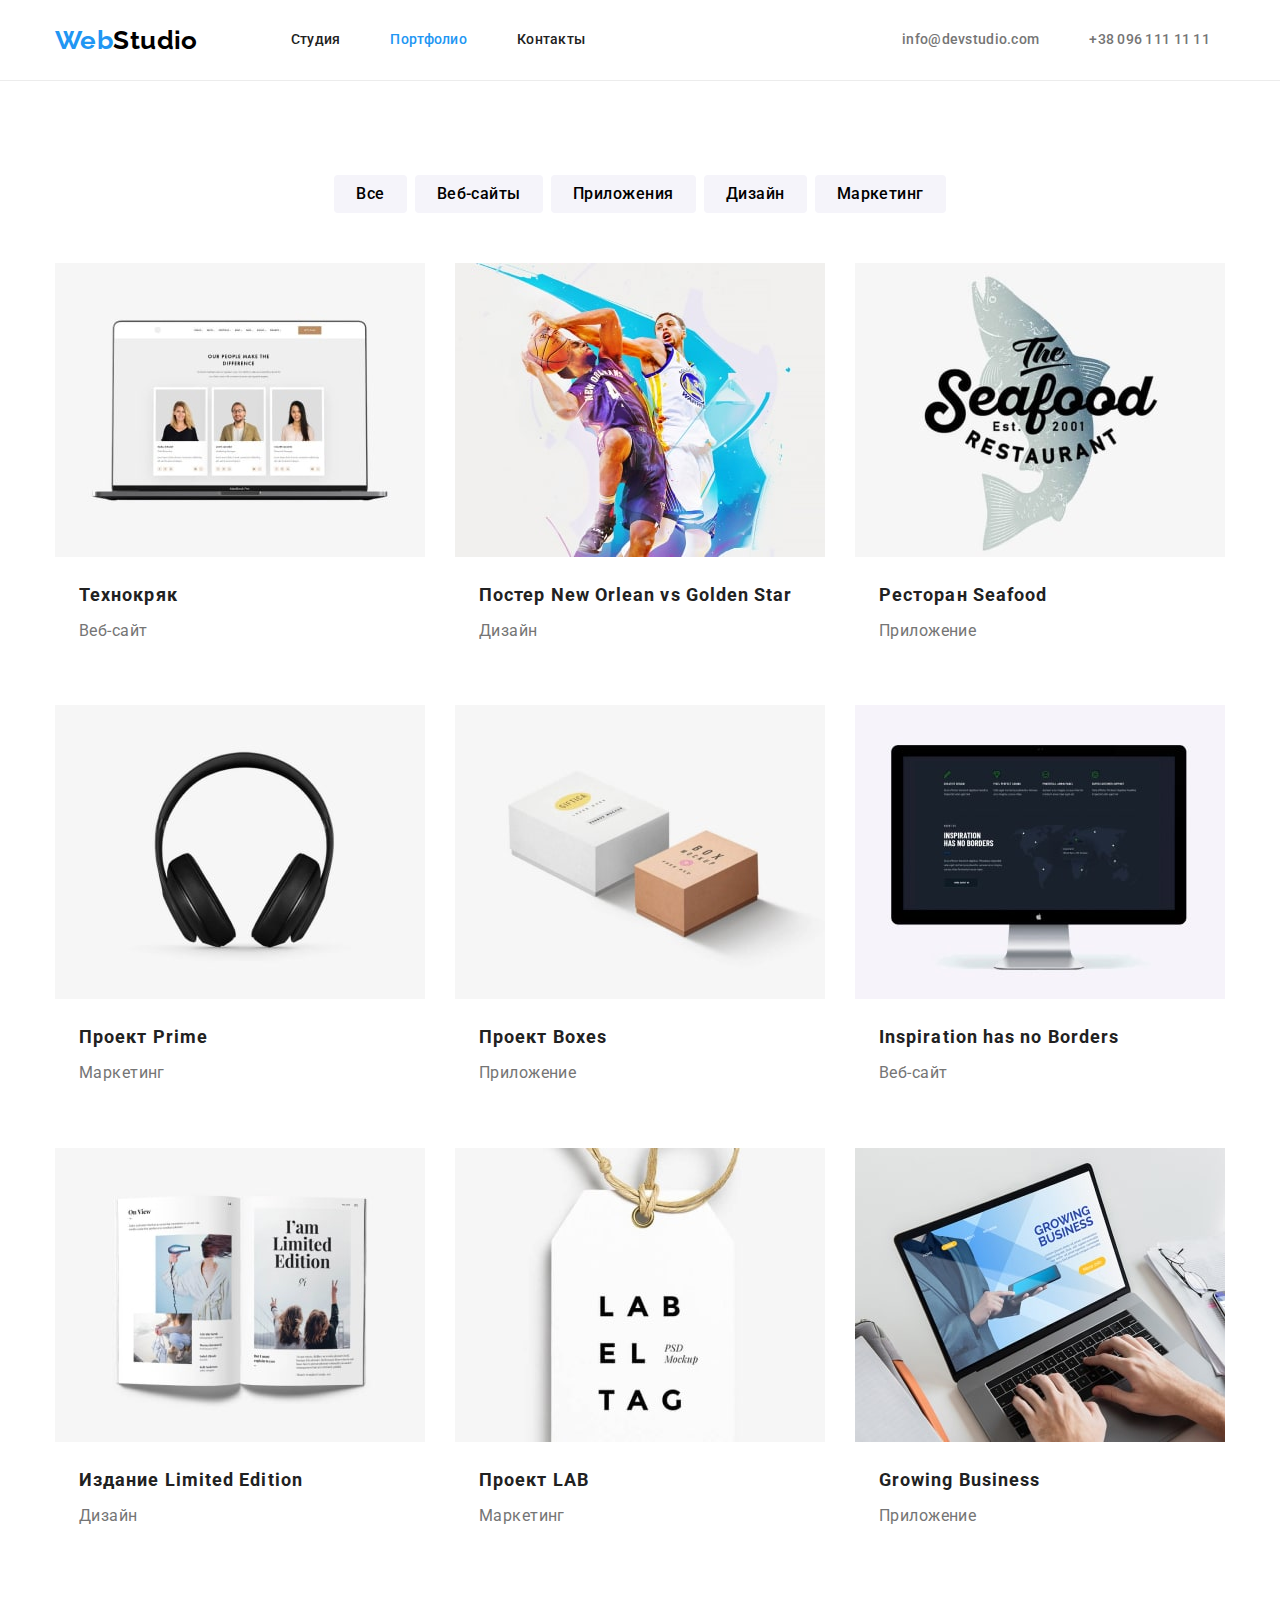
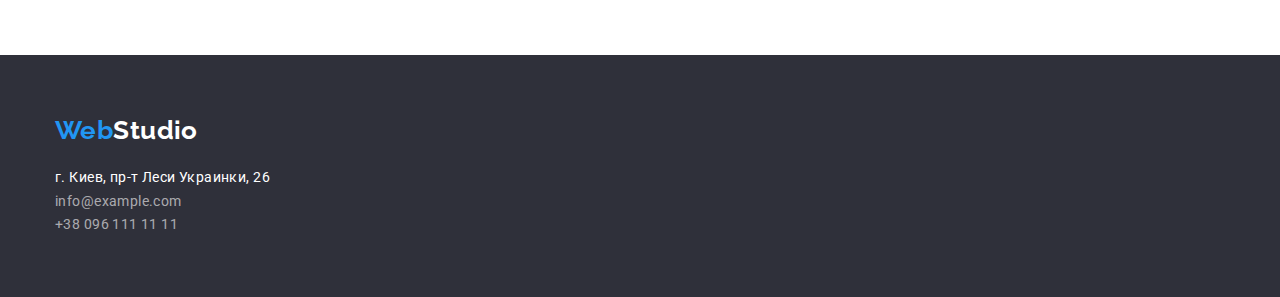
==== commit 9428bfb3: "home-work3-active" ====
--- a/portfolio.html
+++ b/portfolio.html
@@ -29,7 +29,7 @@
               <a href="./index.html" class="link">Студия</a>
             </li>
             <li class="nav-item">
-              <a href="./portfolio.html" class="link">Портфолио</a>
+              <a href="./portfolio.html" class="link active">Портфолио</a>
             </li>
             <li class="nav-item"><a href="" class="link">Контакты</a></li>
           </ul>
--- a/css/styles.css
+++ b/css/styles.css
@@ -113,6 +113,10 @@
   display: flex;
   margin-left: 93px;
 }
+
+.nav-item .active {
+  color: var(--accent-color);
+}
 /* --------------------contact--------------------- */
 .header-contact-iteams .contact-iteam:not(:first-child) {
   margin-left: 50px;
@@ -137,6 +141,7 @@
   display: flex;
   margin-left: auto;
 }
+
 /* -------------------main-nav--------------------- */
 .main-nav {
   display: flex;
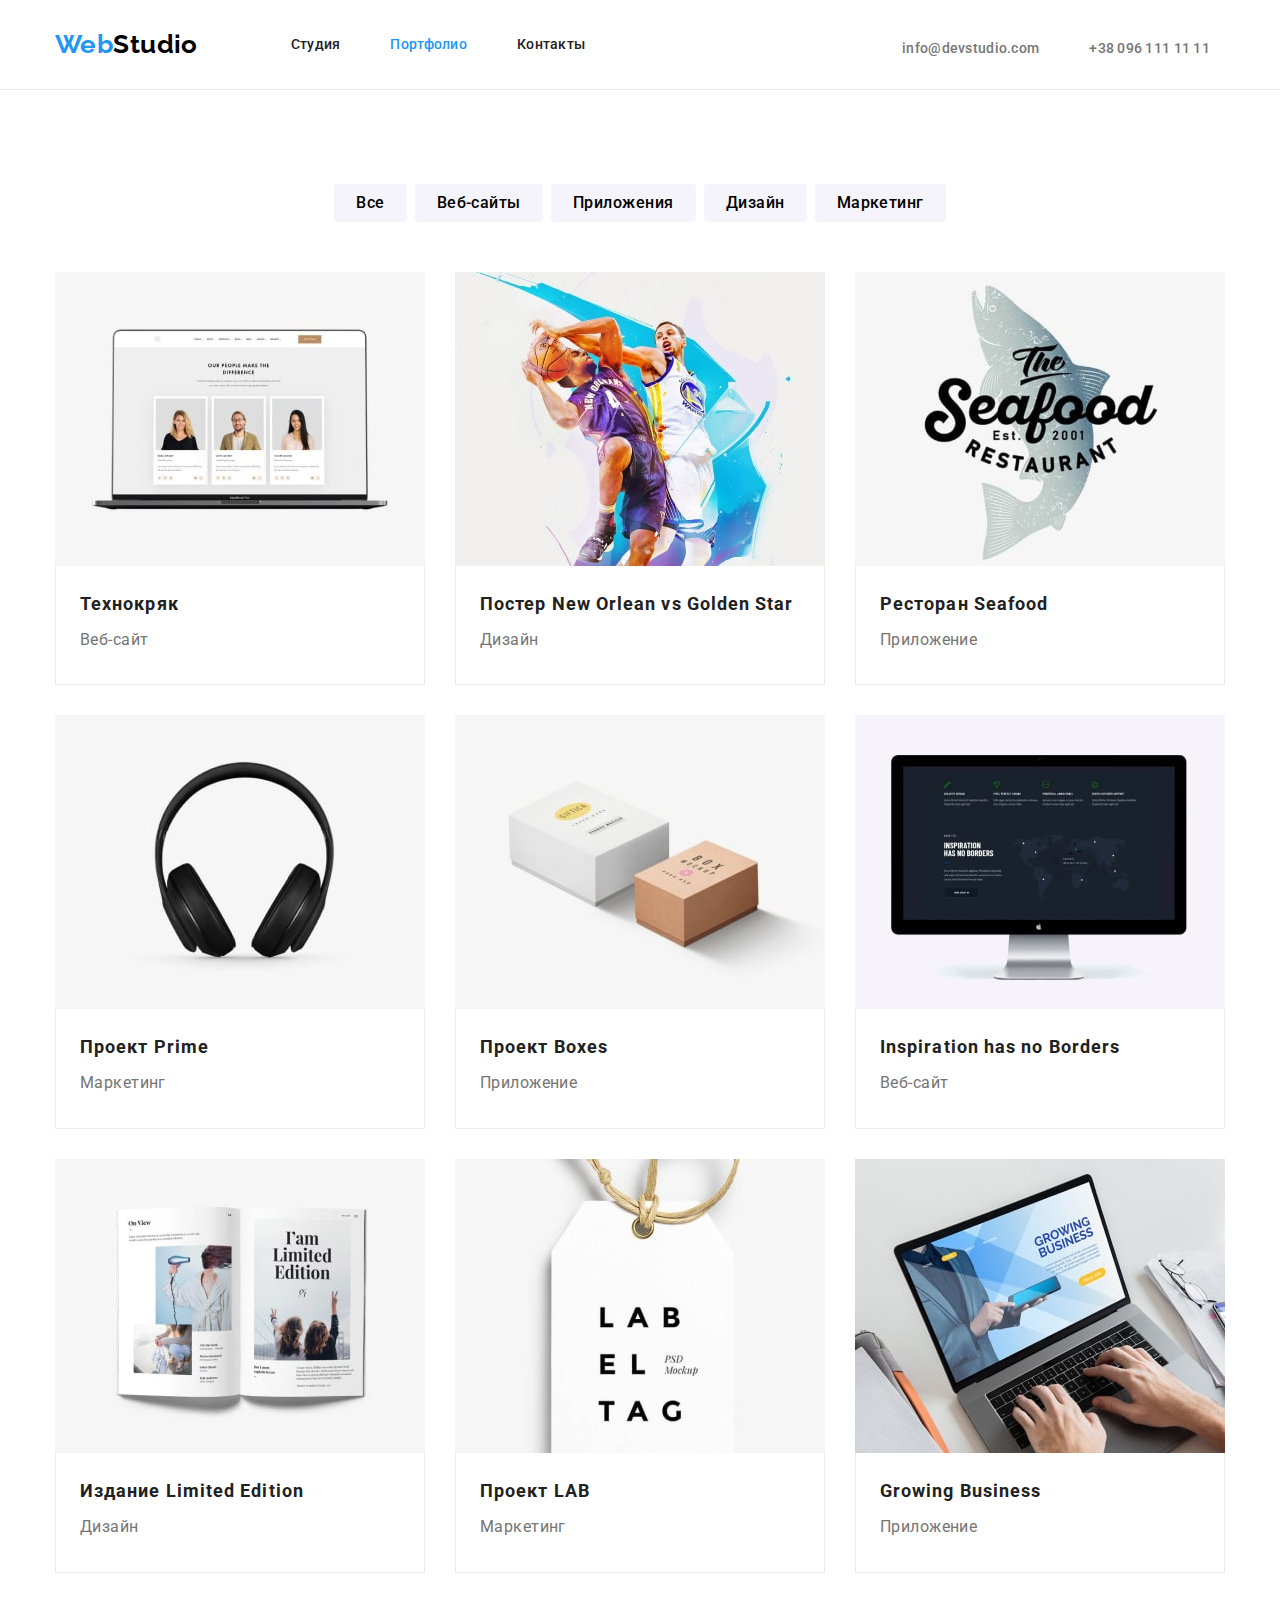
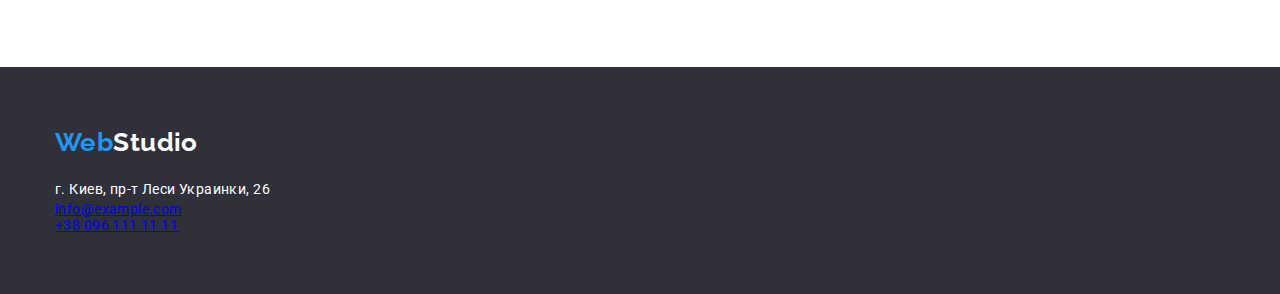
==== commit a2f88ea2: "home-work-3-footer-edit" ====
--- a/portfolio.html
+++ b/portfolio.html
@@ -217,4 +217,5 @@
           </li>
         </ul>
       </div>
+    </footer>
 </html>
--- a/css/styles.css
+++ b/css/styles.css
@@ -12,7 +12,8 @@
   --secondary-background: #f5f4fa;
   --footer-background: #2f303a;
 }
-/*---- reset ---- */
+
+/*---------------- reset ---------------- */
 
 h1,
 h2,
@@ -30,20 +31,11 @@
   padding-left: 0;
 }
 
-/* img {
-  display: block;
-} */
-
 .list {
   list-style-type: none;
 }
 
-*::before,
-*::after {
-  box-sizing: border-box;
-}
-
-/* ----------------------------------------------------- */
+/* -------------------------------------- */
 
 .container {
   width: 1200px;
@@ -59,14 +51,12 @@
   font-weight: 400;
   font-size: 14px;
   line-height: 1.14;
-
   letter-spacing: 0.03em;
-
   color: var(--prmary-text-color);
   background-color: var(--primary-background-color);
 }
 
-/* header */
+/* ----------------header---------------- */
 
 .logo {
   text-decoration: none;
@@ -80,13 +70,12 @@
 .logo-dec {
   color: var(--accent-color);
 }
-/* ---------------header-nav--------------- */
+
+/* ----------------header-nav------------ */
 
 .header {
-  /* background-color: #757575; */
+  border: 1px var(--header-border);
   border-style: none none solid none;
-  border-width: 1px;
-  border-color: var(--header-border);
 }
 .header-nav {
   display: flex;
@@ -99,7 +88,6 @@
 
 .site-nav .link {
   display: block;
-
   padding-top: 32px;
   padding-bottom: 32px;
 
@@ -117,7 +105,9 @@
 .nav-item .active {
   color: var(--accent-color);
 }
-/* --------------------contact--------------------- */
+
+/* --------------------header contact---- */
+
 .header-contact-iteams .contact-iteam:not(:first-child) {
   margin-left: 50px;
 }
@@ -137,18 +127,19 @@
 .header-contact {
   display: flex;
 }
+
 .header-contact-iteams {
   display: flex;
   margin-left: auto;
 }
 
-/* -------------------main-nav--------------------- */
 .main-nav {
   display: flex;
   align-items: center;
 }
 
-/* ---------------Hero------------------ */
+/* -------------------Hero----------------*/
+
 .hero {
   background-color: var(--footer-background);
 }
@@ -165,28 +156,23 @@
   font-weight: 900;
   font-size: 44px;
   line-height: 1.36;
-
   text-align: center;
   letter-spacing: 0.06em;
   text-transform: uppercase;
-
   color: var(--text-whte);
 }
 
 .hero-button {
   display: block;
   margin: 0 auto;
+  margin-top: 30px;
   padding: 10px 32px;
   border: 0;
   border-radius: 4px;
 
-  border-block: var(--accent-color);
-
   font-weight: 700;
   font-size: 16px;
   line-height: 1.8;
-
-  margin-top: 30px;
 
   letter-spacing: 0.06em;
   color: var(--text-whte);
@@ -194,11 +180,13 @@
 
   cursor: pointer;
 }
+
 .hero-button:hover,
 .hero-button:focus {
   background-color: var(--button-hover);
 }
-/* ----------feature----------- */
+
+/* -----------------feature-------------- */
 
 .feature-iteams {
   display: flex;
@@ -228,7 +216,7 @@
   color: var(--prmary-text-color);
 }
 
-/* Чем мы занимаемся */
+/* -----------------specialization--------*/
 
 .section {
   padding-top: 94px;
@@ -255,10 +243,13 @@
   margin-top: 50px;
   text-align: center;
 }
-/* Наша команда */
+
+/* -----------------team------------------*/
+
 .section-iteam img {
   display: block;
 }
+
 .saction-team {
   background-color: var(--secondary-background);
 }
@@ -269,6 +260,7 @@
   border-radius: 0px 0px 4px 4px;
   background-color: var(--primary-background-color);
 }
+
 .name {
   font-weight: 500;
   font-size: 16px;
@@ -276,12 +268,12 @@
 
   color: var(--title-text-color);
 }
+
 .speciality {
   margin-top: 10px;
 }
-/* ---------------------------portfolo*-----------------------/
-
-/* flter portfolo*/
+
+/*------------------flter portfolo--------*/
 
 .filter-buttons {
   display: flex;
@@ -303,6 +295,7 @@
 
   cursor: pointer;
 }
+
 .filter-iteam:not(:first-child) {
   margin-left: 8px;
 }
@@ -313,7 +306,8 @@
   background-color: var(--accent-color);
 }
 
-/* Примеры работ */
+/* ------------------- portfolio-------- */
+
 .link img {
   display: block;
 }
@@ -321,8 +315,6 @@
 .project {
   padding-top: 50px;
   padding-bottom: 94px;
-
-  /* background-color: tomato; */
 }
 
 .project-list {
@@ -366,13 +358,16 @@
 }
 
 .text-content-iteam {
+  border: 1px var(--header-border);
+  border-style: none solid solid solid;
+
   padding-top: 20px;
   padding-bottom: 30px;
   padding-left: 24px;
   background-color: var(--primary-background-color);
 }
 
-/* footer */
+/*----------------footer------------------*/
 .footer-main {
   padding-top: 60px;
   padding-bottom: 60px;
@@ -381,9 +376,9 @@
 .footer {
   background-color: var(--footer-background);
 }
+
 .logo-footer {
   text-decoration: none;
-
   font-family: "Raleway";
   font-weight: 700;
   font-size: 26px;
@@ -391,27 +386,28 @@
 
   color: var(--text-whte);
 }
+
 .logo-footer-dec {
   color: var(--accent-color);
 }
+
 .footer-address {
   margin-top: 20px;
-}
-.footer-address {
+
   font-style: normal;
   line-height: 1.7;
-
   color: var(--text-whte);
 }
 
-.footer-contact-items .link {
-  text-decoration: none;
-
+.footer-contact-iteams .link {
+  text-decoration: none;
   line-height: 1.7;
-
   color: var(--footer-text-color);
 }
 
+.contact-iteam {
+  padding-top: 9px;
+}
 .link:hover,
 .link:focus {
   color: var(--accent-color);
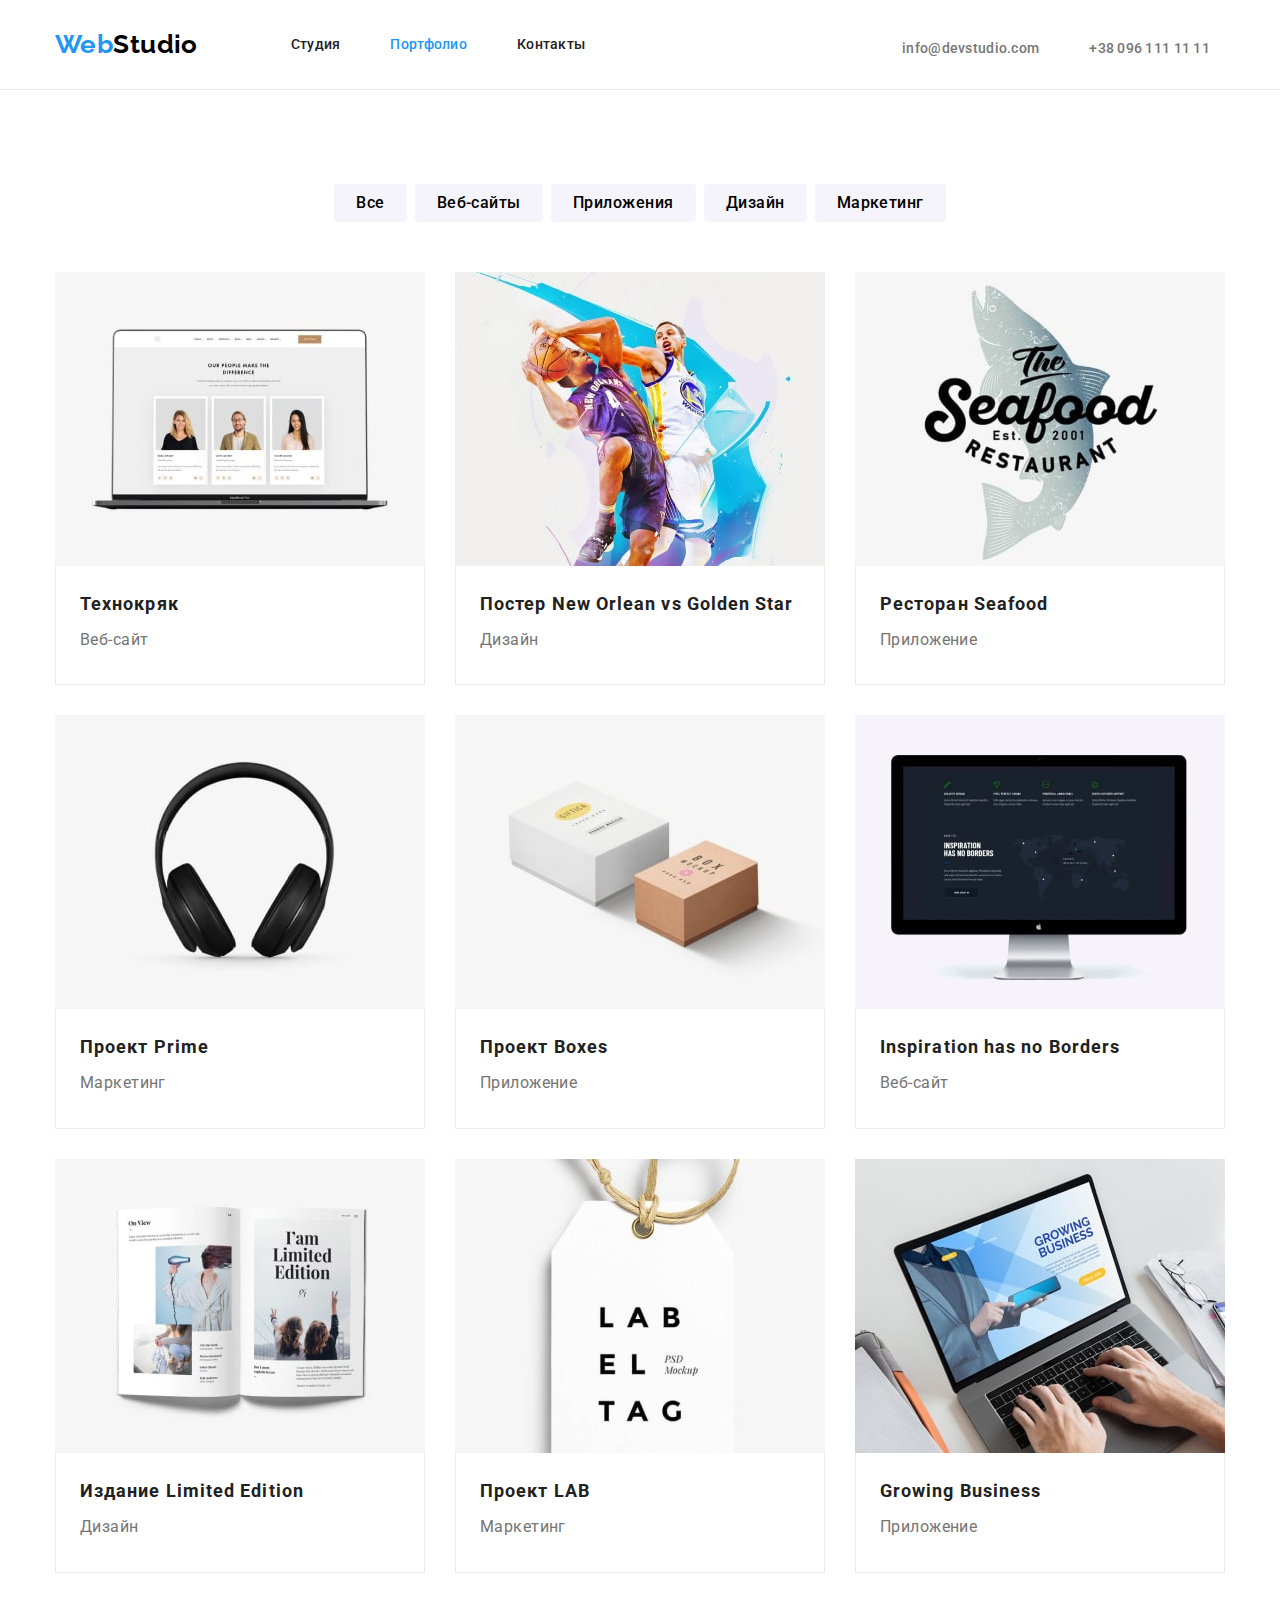
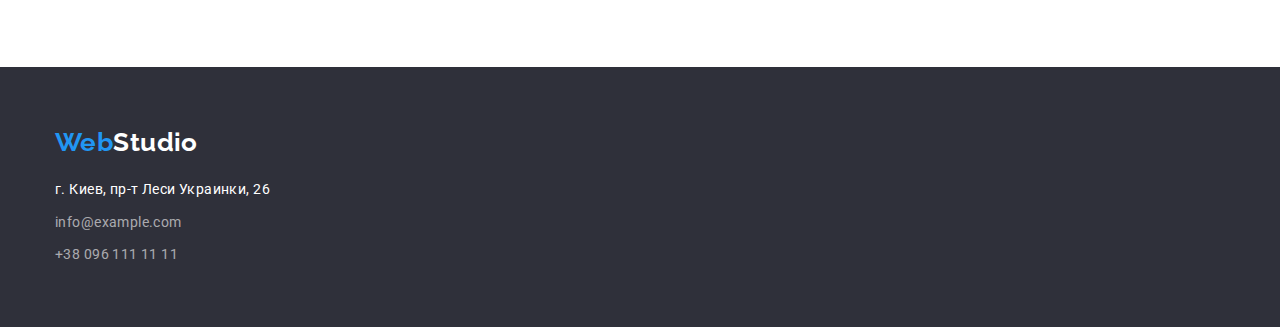
==== commit bc8c9681: "home-work-3-hidden" ====
--- a/portfolio.html
+++ b/portfolio.html
@@ -51,7 +51,7 @@
     <main>
       <section class="filter">
         <div class="container">
-          <h1 hidden>Портфолио</h1>
+          <h1 class="filter-title">Портфолио</h1>
           <ul class="filter-buttons list">
            <li class="filter-iteam">
              <button class="filter-button" type="button"> Все</button>
@@ -196,7 +196,7 @@
         </div>
       </section>
     </main>
-   <footer class="footer">
+  <footer class="footer">
       <div class="container footer-main">
         <a class="logo-footer" href="./index.html"
           ><span class="logo-footer-dec">Web</span>Studio</a
@@ -204,16 +204,12 @@
         <address class="footer-address">
           г. Киев, пр-т Леси Украинки, 26
         </address>
-        <ul class="footer-contact-items list">
-          <li>
-            <a href="mailto:info@example.com" class="contact-item link"
-              >info@example.com
-            </a>
-          </li>
-          <li>
-            <a href="tel:+380961111111" class="contact-item link"
-              >+38 096 111 11 11</a
-            >
+        <ul class="footer-contact-iteams list">
+          <li class="contact-iteam">
+            <a href="mailto:info@example.com" class="link">info@example.com</a>
+          </li>
+          <li class="contact-iteam">
+            <a href="tel:+380961111111" class="link">+38 096 111 11 11</a>
           </li>
         </ul>
       </div>
--- a/css/styles.css
+++ b/css/styles.css
@@ -188,6 +188,10 @@
 
 /* -----------------feature-------------- */
 
+.feature-section-title {
+  display: none;
+}
+
 .feature-iteams {
   display: flex;
   padding-top: 94px;
@@ -274,6 +278,10 @@
 }
 
 /*------------------flter portfolo--------*/
+
+.filter-title {
+  display: none;
+}
 
 .filter-buttons {
   display: flex;
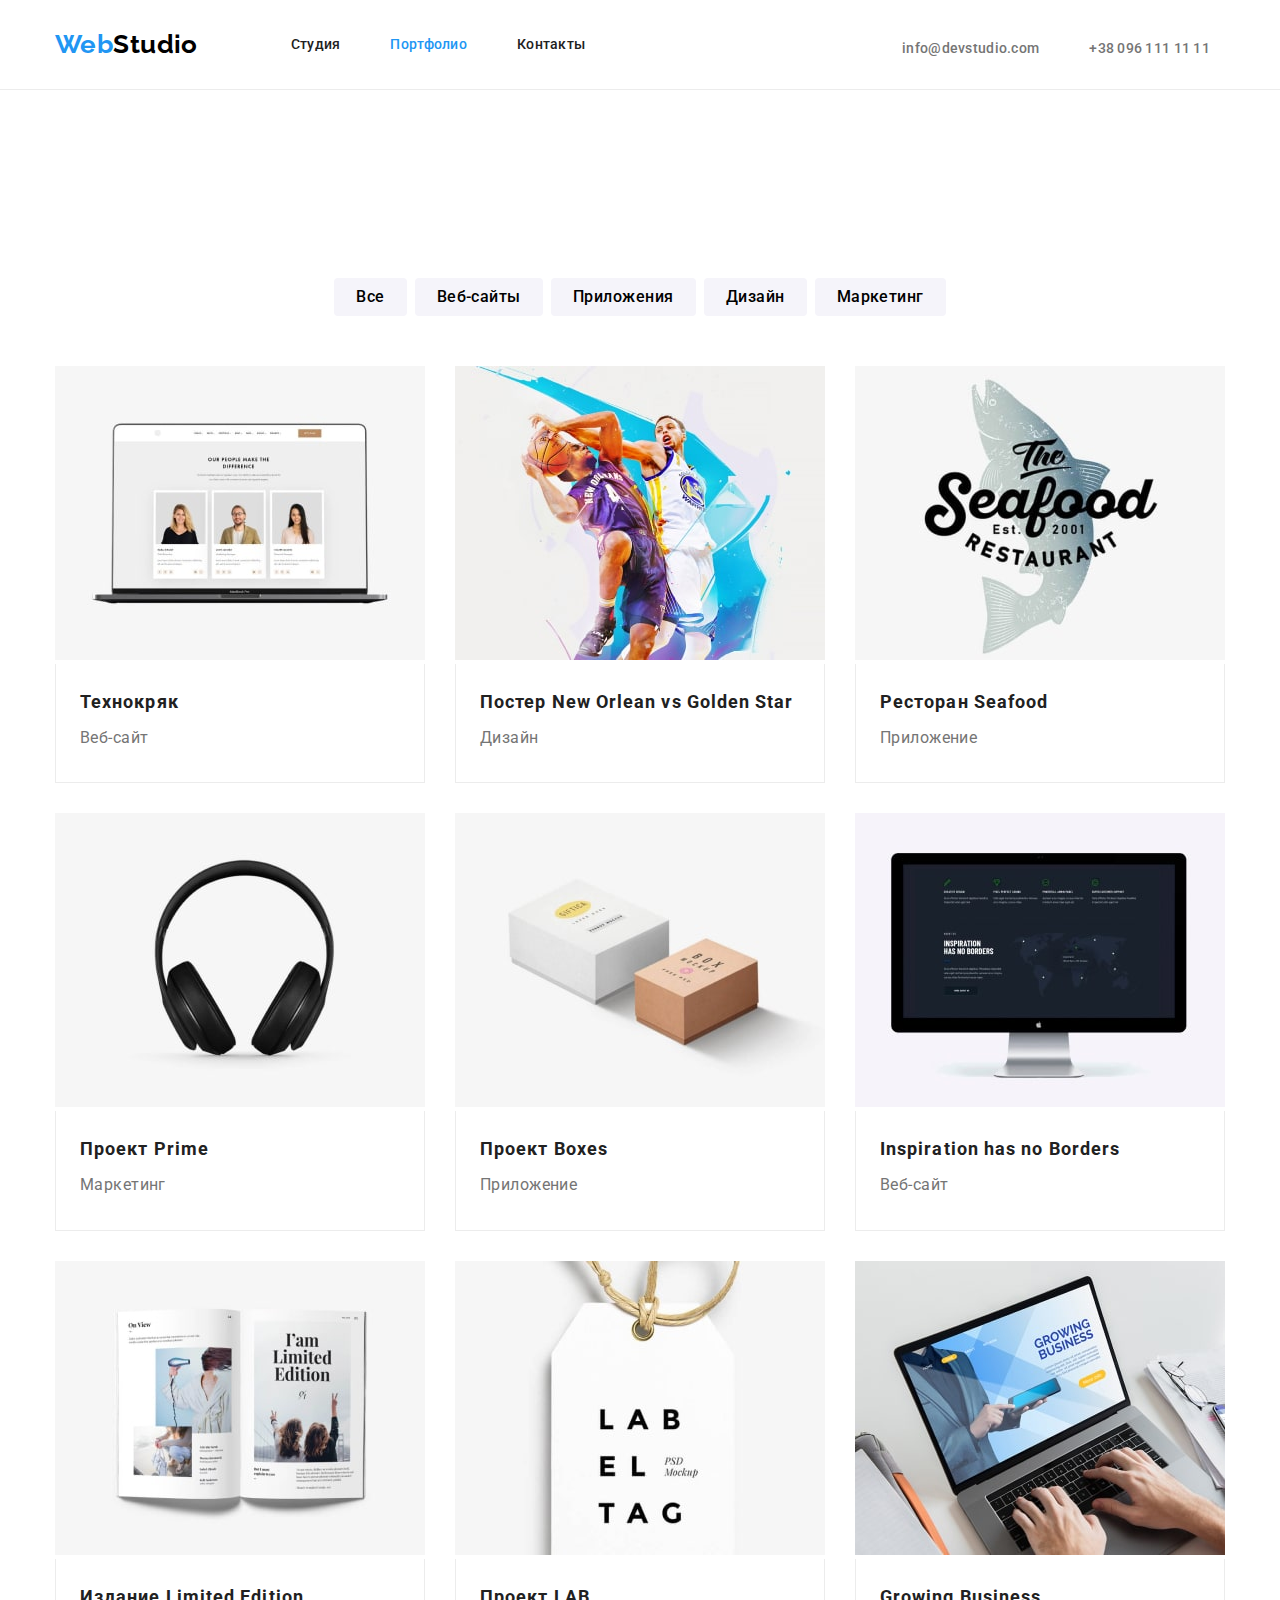
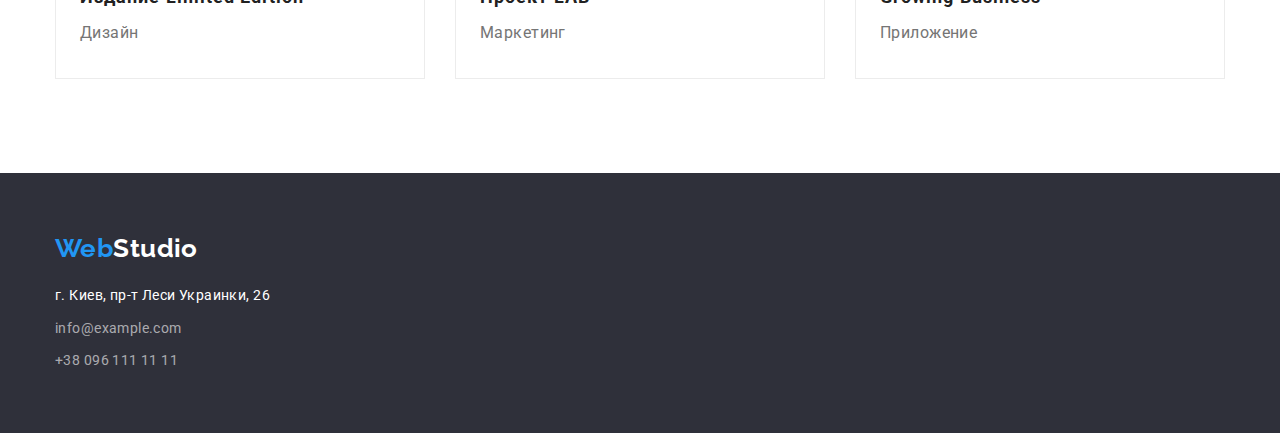
==== commit 1af0f982: "home-work-3-fexed-1" ====
--- a/portfolio.html
+++ b/portfolio.html
@@ -49,9 +49,9 @@
       </div>
     </header>
     <main>
-      <section class="filter">
+      <section class="section">
         <div class="container">
-          <h1 class="filter-title">Портфолио</h1>
+          <h1 class="visually-hidden">Портфолио</h1>
           <ul class="filter-buttons list">
            <li class="filter-iteam">
              <button class="filter-button" type="button"> Все</button>
@@ -70,10 +70,10 @@
            </li>
           </ul>
         </div>
-      </section>
-      <section class="project">
-        <div class="container ">
-        <h2 hidden>Примеры работ</h2>
+      <!-- </section>
+      <section class="project"> -->
+        <div class="container">
+        <h2 class="visually-hidden">Примеры работ</h2>
         <ul class="project-list list">
           <li class="project-iteam">
             <a href="" class="link">
--- a/css/styles.css
+++ b/css/styles.css
@@ -31,8 +31,26 @@
   padding-left: 0;
 }
 
+.img {
+  display: block;
+  max-width: 100%;
+}
+
 .list {
   list-style-type: none;
+}
+
+.visually-hidden {
+  position: absolute;
+  white-space: nowrap;
+  width: 1px;
+  height: 1px;
+  overflow: hidden;
+  border: 0;
+  padding: 0;
+  clip: rect(0 0 0 0);
+  clip-path: inset(50%);
+  margin: -1px;
 }
 
 /* -------------------------------------- */
@@ -141,12 +159,10 @@
 /* -------------------Hero----------------*/
 
 .hero {
-  background-color: var(--footer-background);
-}
-
-.hero-iteams {
   padding-top: 200px;
   padding-bottom: 200px;
+
+  background-color: var(--footer-background);
 }
 
 .hero-title {
@@ -164,12 +180,14 @@
 
 .hero-button {
   display: block;
+
   margin: 0 auto;
   margin-top: 30px;
   padding: 10px 32px;
   border: 0;
   border-radius: 4px;
 
+  font-family: inherit;
   font-weight: 700;
   font-size: 16px;
   line-height: 1.8;
@@ -188,13 +206,12 @@
 
 /* -----------------feature-------------- */
 
-.feature-section-title {
-  display: none;
+.feature {
+  padding-top: 94px;
 }
 
 .feature-iteams {
   display: flex;
-  padding-top: 94px;
 }
 
 .feature-iteam {
@@ -203,9 +220,9 @@
 }
 .feature-title {
   font-weight: 700;
+  font-size: 14px;
   letter-spacing: 0.03em;
   text-transform: uppercase;
-  white-space: normal;
 
   color: var(--title-text-color);
 }
@@ -249,10 +266,6 @@
 }
 
 /* -----------------team------------------*/
-
-.section-iteam img {
-  display: block;
-}
 
 .saction-team {
   background-color: var(--secondary-background);
@@ -266,6 +279,8 @@
 }
 
 .name {
+  margin-bottom: 10px;
+
   font-weight: 500;
   font-size: 16px;
   line-height: 1.18;
@@ -274,14 +289,9 @@
 }
 
 .speciality {
-  margin-top: 10px;
 }
 
 /*------------------flter portfolo--------*/
-
-.filter-title {
-  display: none;
-}
 
 .filter-buttons {
   display: flex;
@@ -294,6 +304,7 @@
   border: 0;
   border-radius: 4px;
 
+  font-family: inherit;
   font-weight: 500;
   font-size: 16px;
   line-height: 1.6;
@@ -316,21 +327,17 @@
 
 /* ------------------- portfolio-------- */
 
-.link img {
-  display: block;
-}
-
 .project {
   padding-top: 50px;
-  padding-bottom: 94px;
 }
 
 .project-list {
   display: flex;
   flex-wrap: wrap;
-}
-
-.project .link {
+  padding-top: 50px;
+}
+
+.project-iteam .link {
   text-decoration: none;
 }
 
@@ -376,12 +383,11 @@
 }
 
 /*----------------footer------------------*/
-.footer-main {
+
+.footer {
   padding-top: 60px;
   padding-bottom: 60px;
-}
-
-.footer {
+
   background-color: var(--footer-background);
 }
 
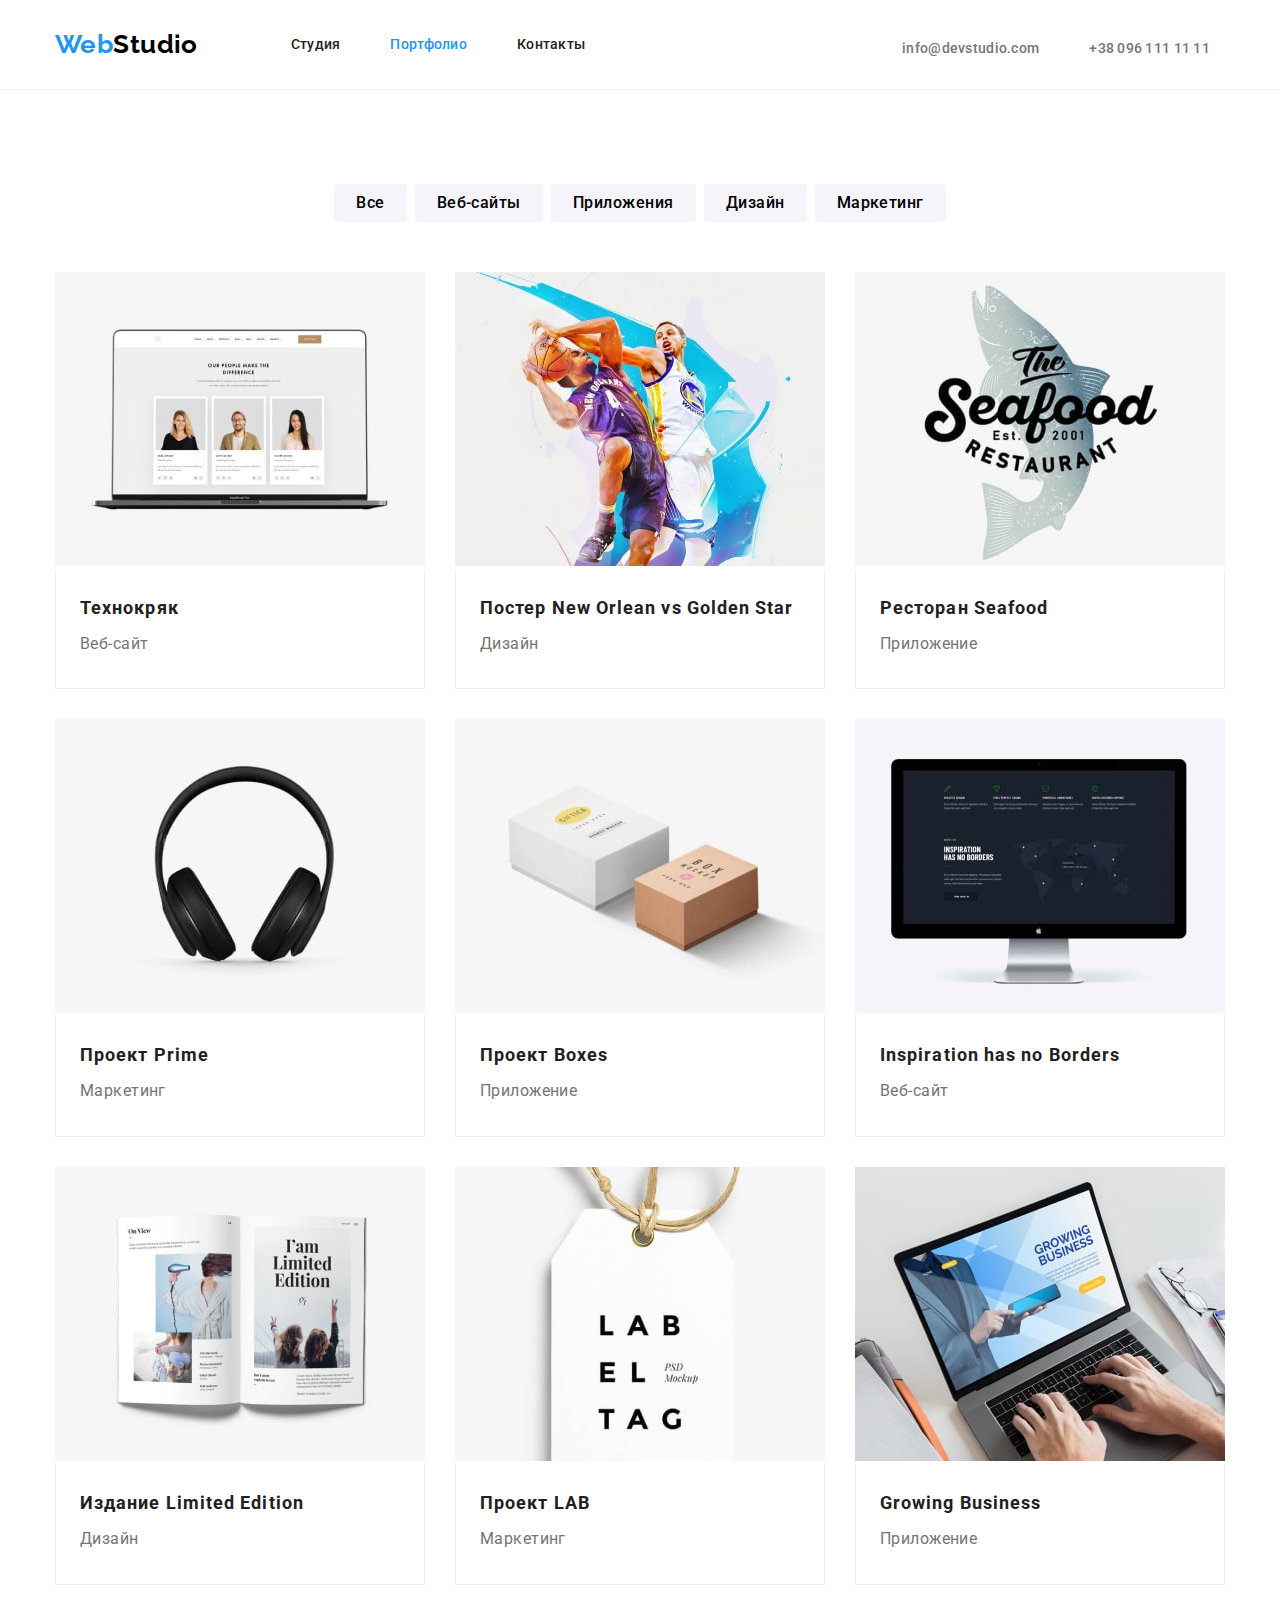
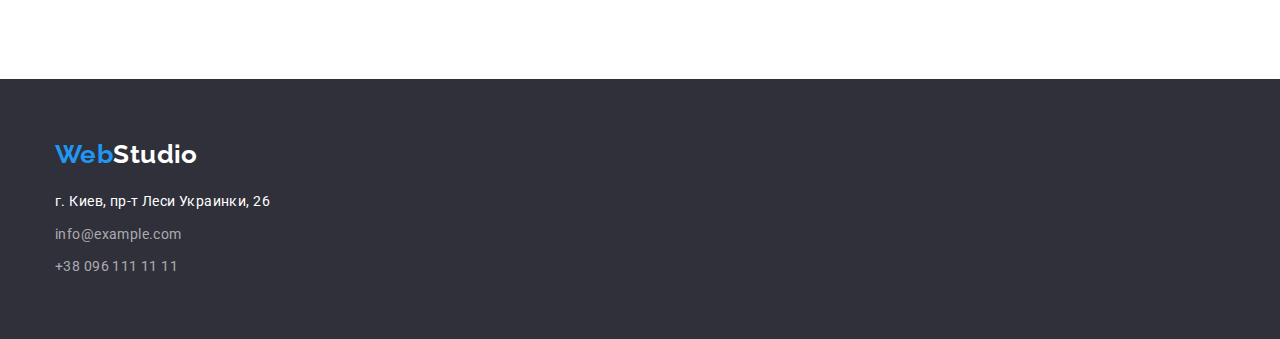
==== commit 72acc3cf: "home-work-3-fix" ====
--- a/portfolio.html
+++ b/portfolio.html
@@ -11,9 +11,9 @@
       href="https://fonts.googleapis.com/css2?family=Raleway:wght@700&family=Roboto:wght@400;500;700;900&display=swap"
       rel="stylesheet"
     />
-    <link 
-      rel="stylesheet" 
-      href="https://cdnjs.cloudflare.com/ajax/libs/modern-normalize/1.1.0/modern-normalize.min.css" 
+    <link
+      rel="stylesheet"
+      href="https://cdnjs.cloudflare.com/ajax/libs/modern-normalize/1.1.0/modern-normalize.min.css"
     />
     <link rel="stylesheet" href="./css/styles.css" />
   </head>
@@ -53,151 +53,160 @@
         <div class="container">
           <h1 class="visually-hidden">Портфолио</h1>
           <ul class="filter-buttons list">
-           <li class="filter-iteam">
-             <button class="filter-button" type="button"> Все</button>
-          </li>
-           <li class="filter-iteam">
-             <button class="filter-button" type="button"> Веб-сайты</button>
-           </li>
-           <li class="filter-iteam">
-              <button class="filter-button" type="button">Приложения</button> 
-           </li>
-           <li class="filter-iteam">
-             <button class="filter-button" type="button">Дизайн</button> 
-          </li>
-            <li class="filter-iteam">
-              <button class="filter-button" type="button">Маркетинг</button> 
-           </li>
+            <li class="filter-iteam">
+              <button class="filter-button" type="button">Все</button>
+            </li>
+            <li class="filter-iteam">
+              <button class="filter-button" type="button">Веб-сайты</button>
+            </li>
+            <li class="filter-iteam">
+              <button class="filter-button" type="button">Приложения</button>
+            </li>
+            <li class="filter-iteam">
+              <button class="filter-button" type="button">Дизайн</button>
+            </li>
+            <li class="filter-iteam">
+              <button class="filter-button" type="button">Маркетинг</button>
+            </li>
           </ul>
         </div>
-      <!-- </section>
-      <section class="project"> -->
         <div class="container">
-        <h2 class="visually-hidden">Примеры работ</h2>
-        <ul class="project-list list">
-          <li class="project-iteam">
-            <a href="" class="link">
-              <img
-                src="./img/project-img1.jpg"
-                alt="Технокряк"
-                width="370"
-                height="294"
-              /><div class="text-content-iteam">
-              <h3 class="project-title">Технокряк</h3>
-              <p class="project-category">Веб-сайт</p>
-              </div>
-            </a>
-          </li>
-          <li class="project-iteam">
-            <a href="" class="link">
-              <img
-                src="./img/project-img2.jpg"
-                alt="Постер"
-                width="370"
-                height="294"
-              /><div class="text-content-iteam">
-              <h3 class="project-title">Постер New Orlean vs Golden Star</h3>
-              <p class="project-category">Дизайн</p>
-              </div>
-            </a>
-          </li>
-          <li class="project-iteam">
-            <a href=""class="link">
-              <img
-                src="./img/project-img3.jpg"
-                alt="Ресторан"
-                width="370"
-                height="294"
-              /><div class="text-content-iteam">
-              <h3 class="project-title">Ресторан Seafood</h3>
-              <p class="project-category ">Приложение</p>
-              </div>
-            </a>
-          </li>
-          <li class="project-iteam">
-            <a href=""class="link">
-              <img
-                src="./img/project-img4.jpg"
-                alt="Наушники"
-                width="370"
-                height="294"
-              /><div class="text-content-iteam">
-              <h3 class="project-title">Проект Prime</h3>
-              <p class="project-category">Маркетинг</p>
-              </div>
-            </a>
-          </li>
-          <li class="project-iteam">
-            <a href=""class="link">
-              <img
-                src="./img/project-img5.jpg"
-                alt="Коробки"
-                width="370"
-                height="294"
-              /><div class="text-content-iteam">
-              <h3 class="project-title">Проект Boxes</h3>
-              <p class="project-category">Приложение</p>
-              </div>
-            </a>
-          </li>
-          <li class="project-iteam">
-            <a href=""class="link">
-              <img
-                src="./img/project-img6.jpg"
-                alt="Сайт"
-                width="370"
-                height="294"
-              /><div class="text-content-iteam">
-              <h3 class="project-title">Inspiration has no Borders</h3>
-              <p class="project-category">Веб-сайт</p>
-              </div>
-            </a>
-          </li>
-          <li class="project-iteam">
-            <a href=""class="link">
-              <img
-                src="./img/project-img7.jpg"
-                alt="Издание"
-                width="370"
-                height="294"
-              /><div class="text-content-iteam">
-              <h3 class="project-title">Издание Limited Edition</h3>
-              <p class="project-category">Дизайн</p>
-              </div>
-            </a>
-          </li>
-          <li class="project-iteam">
-            <a href=""class="link">
-              <img
-                src="./img/project-img8.jpg"
-                alt="Маркетинг"
-                width="370"
-                height="294"
-              /><div class="text-content-iteam">
-              <h3 class="project-title">Проект LAB</h3>
-              <p class="project-category">Маркетинг</p>
-              </div>
-            </a>
-          </li>
-          <li class="project-iteam">
-            <a href=""class="link">
-              <img
-                src="./img/project-img9.jpg"
-                alt="Приложение"
-                width="370"
-                height="294"
-              /><div class="text-content-iteam">
-              <h3 class="project-title">Growing Business</h3>
-              <p class="project-category">Приложение</p>
-              </div>
-            </a>
-          </li>
-        </ul>
+          <h2 class="visually-hidden">Примеры работ</h2>
+          <ul class="project-list list">
+            <li class="project-iteam">
+              <a href="" class="link">
+                <img
+                  src="./img/project-img1.jpg"
+                  alt="Технокряк"
+                  width="370"
+                  height="294"
+                />
+                <div class="text-content-iteam">
+                  <h3 class="project-title">Технокряк</h3>
+                  <p class="project-category">Веб-сайт</p>
+                </div>
+              </a>
+            </li>
+            <li class="project-iteam">
+              <a href="" class="link">
+                <img
+                  src="./img/project-img2.jpg"
+                  alt="Постер"
+                  width="370"
+                  height="294"
+                />
+                <div class="text-content-iteam">
+                  <h3 class="project-title">
+                    Постер New Orlean vs Golden Star
+                  </h3>
+                  <p class="project-category">Дизайн</p>
+                </div>
+              </a>
+            </li>
+            <li class="project-iteam">
+              <a href="" class="link">
+                <img
+                  src="./img/project-img3.jpg"
+                  alt="Ресторан"
+                  width="370"
+                  height="294"
+                />
+                <div class="text-content-iteam">
+                  <h3 class="project-title">Ресторан Seafood</h3>
+                  <p class="project-category">Приложение</p>
+                </div>
+              </a>
+            </li>
+            <li class="project-iteam">
+              <a href="" class="link">
+                <img
+                  src="./img/project-img4.jpg"
+                  alt="Наушники"
+                  width="370"
+                  height="294"
+                />
+                <div class="text-content-iteam">
+                  <h3 class="project-title">Проект Prime</h3>
+                  <p class="project-category">Маркетинг</p>
+                </div>
+              </a>
+            </li>
+            <li class="project-iteam">
+              <a href="" class="link">
+                <img
+                  src="./img/project-img5.jpg"
+                  alt="Коробки"
+                  width="370"
+                  height="294"
+                />
+                <div class="text-content-iteam">
+                  <h3 class="project-title">Проект Boxes</h3>
+                  <p class="project-category">Приложение</p>
+                </div>
+              </a>
+            </li>
+            <li class="project-iteam">
+              <a href="" class="link">
+                <img
+                  src="./img/project-img6.jpg"
+                  alt="Сайт"
+                  width="370"
+                  height="294"
+                />
+                <div class="text-content-iteam">
+                  <h3 class="project-title">Inspiration has no Borders</h3>
+                  <p class="project-category">Веб-сайт</p>
+                </div>
+              </a>
+            </li>
+            <li class="project-iteam">
+              <a href="" class="link">
+                <img
+                  src="./img/project-img7.jpg"
+                  alt="Издание"
+                  width="370"
+                  height="294"
+                />
+                <div class="text-content-iteam">
+                  <h3 class="project-title">Издание Limited Edition</h3>
+                  <p class="project-category">Дизайн</p>
+                </div>
+              </a>
+            </li>
+            <li class="project-iteam">
+              <a href="" class="link">
+                <img
+                  src="./img/project-img8.jpg"
+                  alt="Маркетинг"
+                  width="370"
+                  height="294"
+                />
+                <div class="text-content-iteam">
+                  <h3 class="project-title">Проект LAB</h3>
+                  <p class="project-category">Маркетинг</p>
+                </div>
+              </a>
+            </li>
+            <li class="project-iteam">
+              <a href="" class="link">
+                <img
+                  src="./img/project-img9.jpg"
+                  alt="Приложение"
+                  width="370"
+                  height="294"
+                />
+                <div class="text-content-iteam">
+                  <h3 class="project-title">Growing Business</h3>
+                  <p class="project-category">Приложение</p>
+                </div>
+              </a>
+            </li>
+          </ul>
         </div>
       </section>
     </main>
-  <footer class="footer">
-      <div class="container footer-main">
+    <footer class="footer">
+      <div class="container">
         <a class="logo-footer" href="./index.html"
           ><span class="logo-footer-dec">Web</span>Studio</a
         >
@@ -214,4 +223,5 @@
         </ul>
       </div>
     </footer>
+  </body>
 </html>
--- a/css/styles.css
+++ b/css/styles.css
@@ -180,14 +180,13 @@
 
 .hero-button {
   display: block;
-
   margin: 0 auto;
   margin-top: 30px;
   padding: 10px 32px;
   border: 0;
   border-radius: 4px;
 
-  font-family: inherit;
+  font-family: "Roboto";
   font-weight: 700;
   font-size: 16px;
   line-height: 1.8;
@@ -288,15 +287,11 @@
   color: var(--title-text-color);
 }
 
-.speciality {
-}
-
 /*------------------flter portfolo--------*/
 
 .filter-buttons {
   display: flex;
   justify-content: center;
-  padding-top: 94px;
 }
 
 .filter-button {
@@ -304,7 +299,7 @@
   border: 0;
   border-radius: 4px;
 
-  font-family: inherit;
+  font-family: "Roboto";
   font-weight: 500;
   font-size: 16px;
   line-height: 1.6;
@@ -327,10 +322,6 @@
 
 /* ------------------- portfolio-------- */
 
-.project {
-  padding-top: 50px;
-}
-
 .project-list {
   display: flex;
   flex-wrap: wrap;
